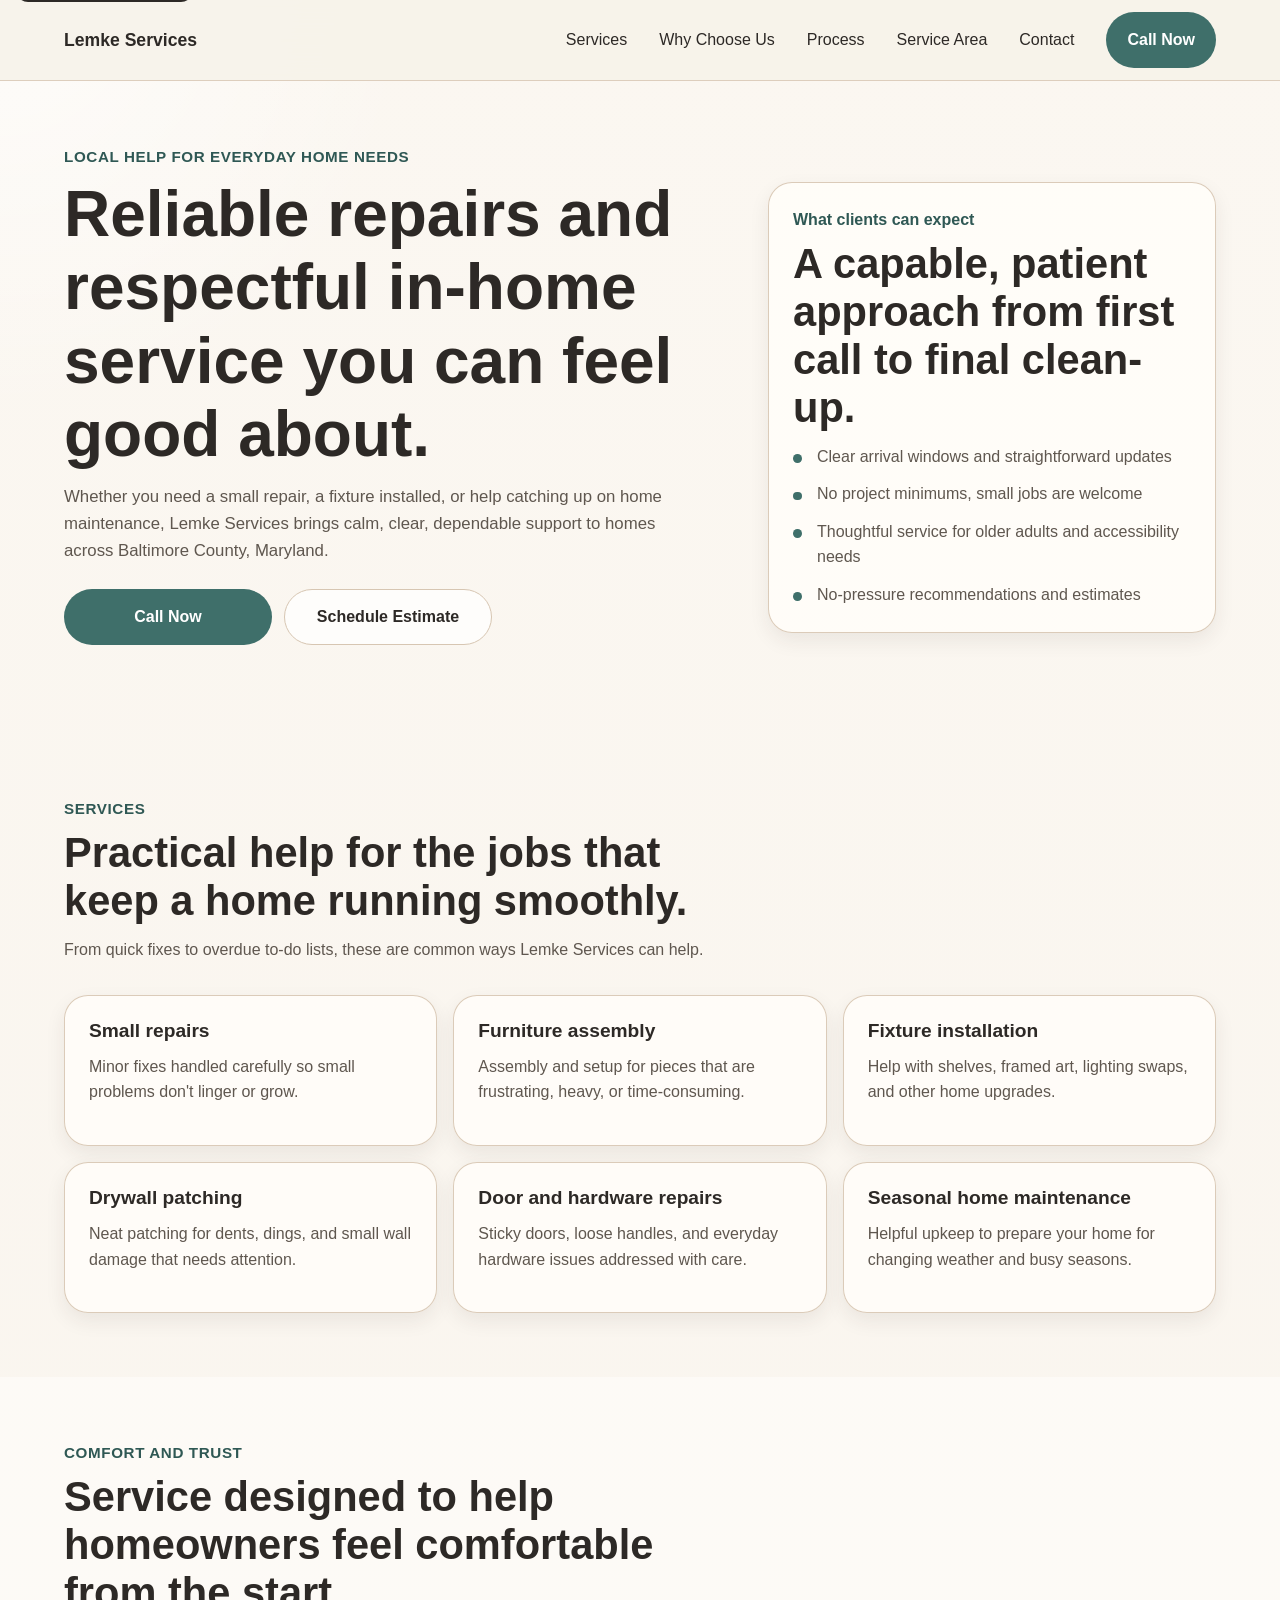
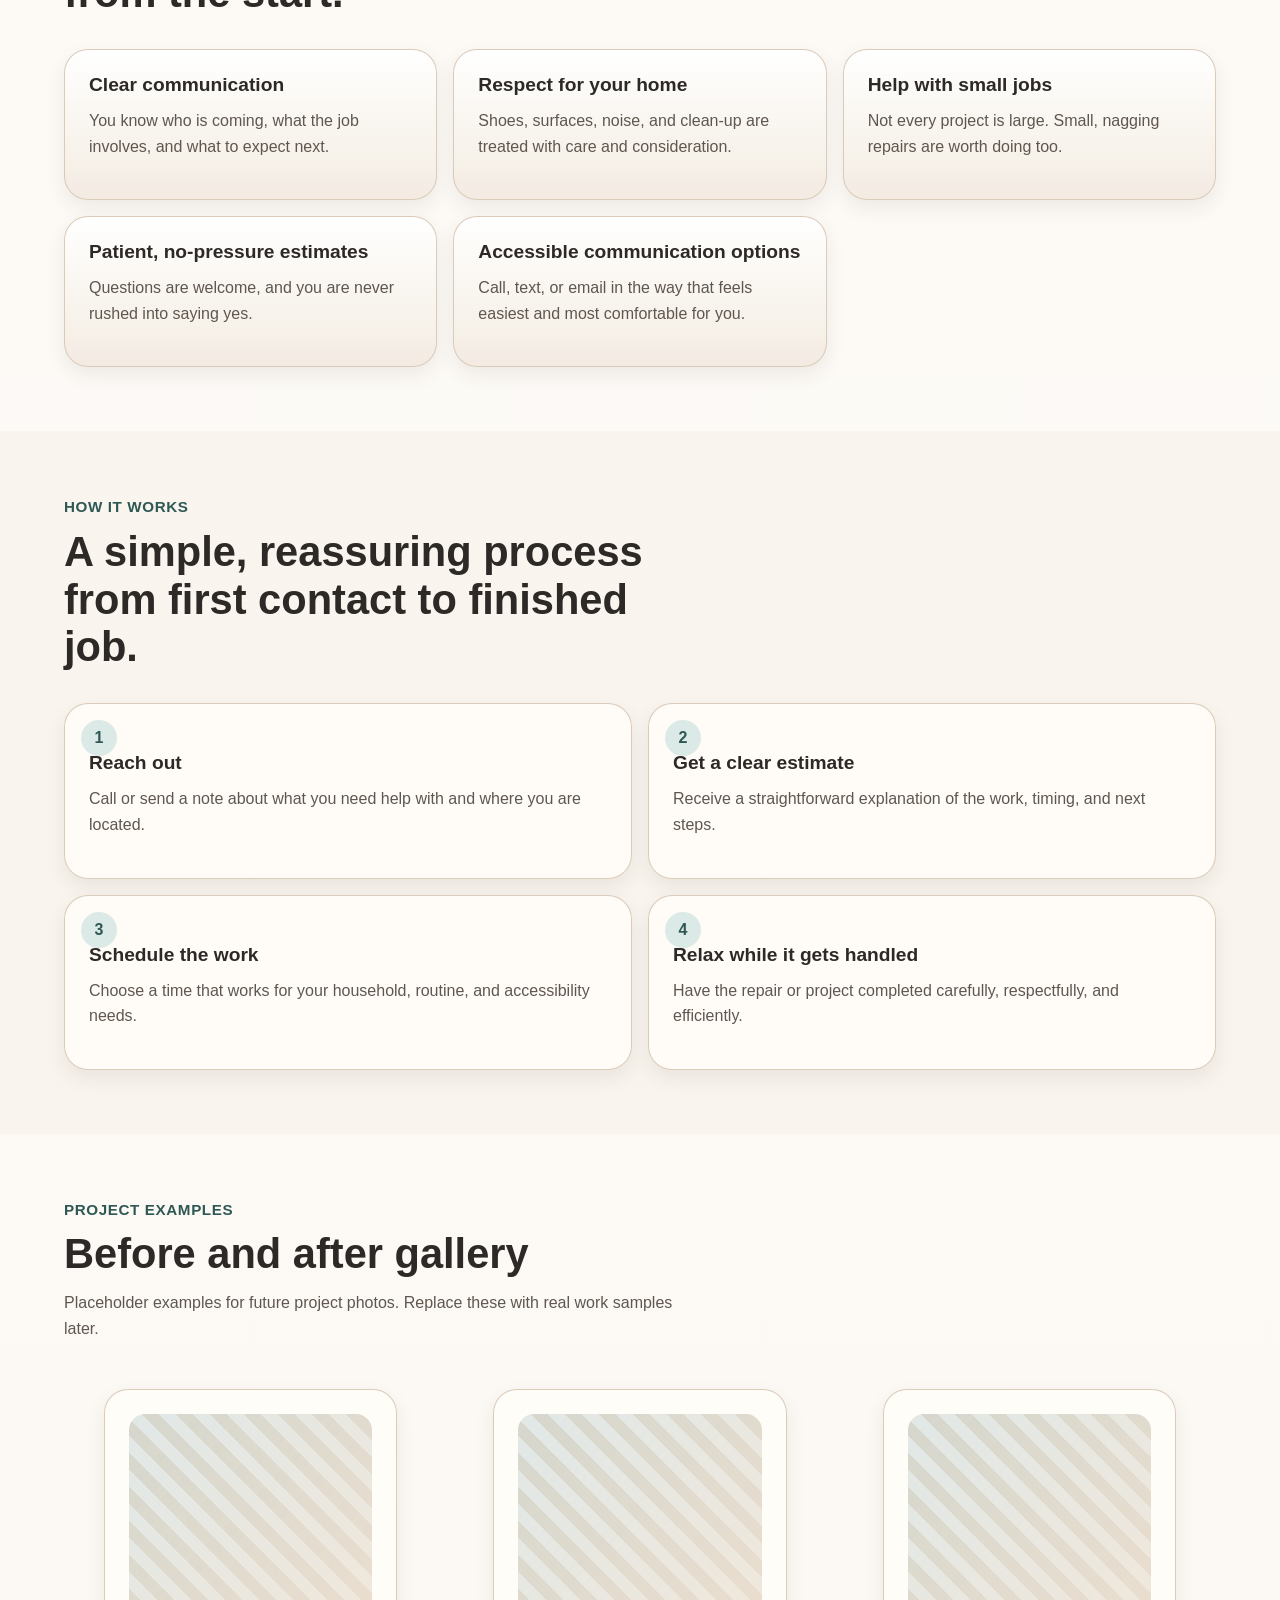
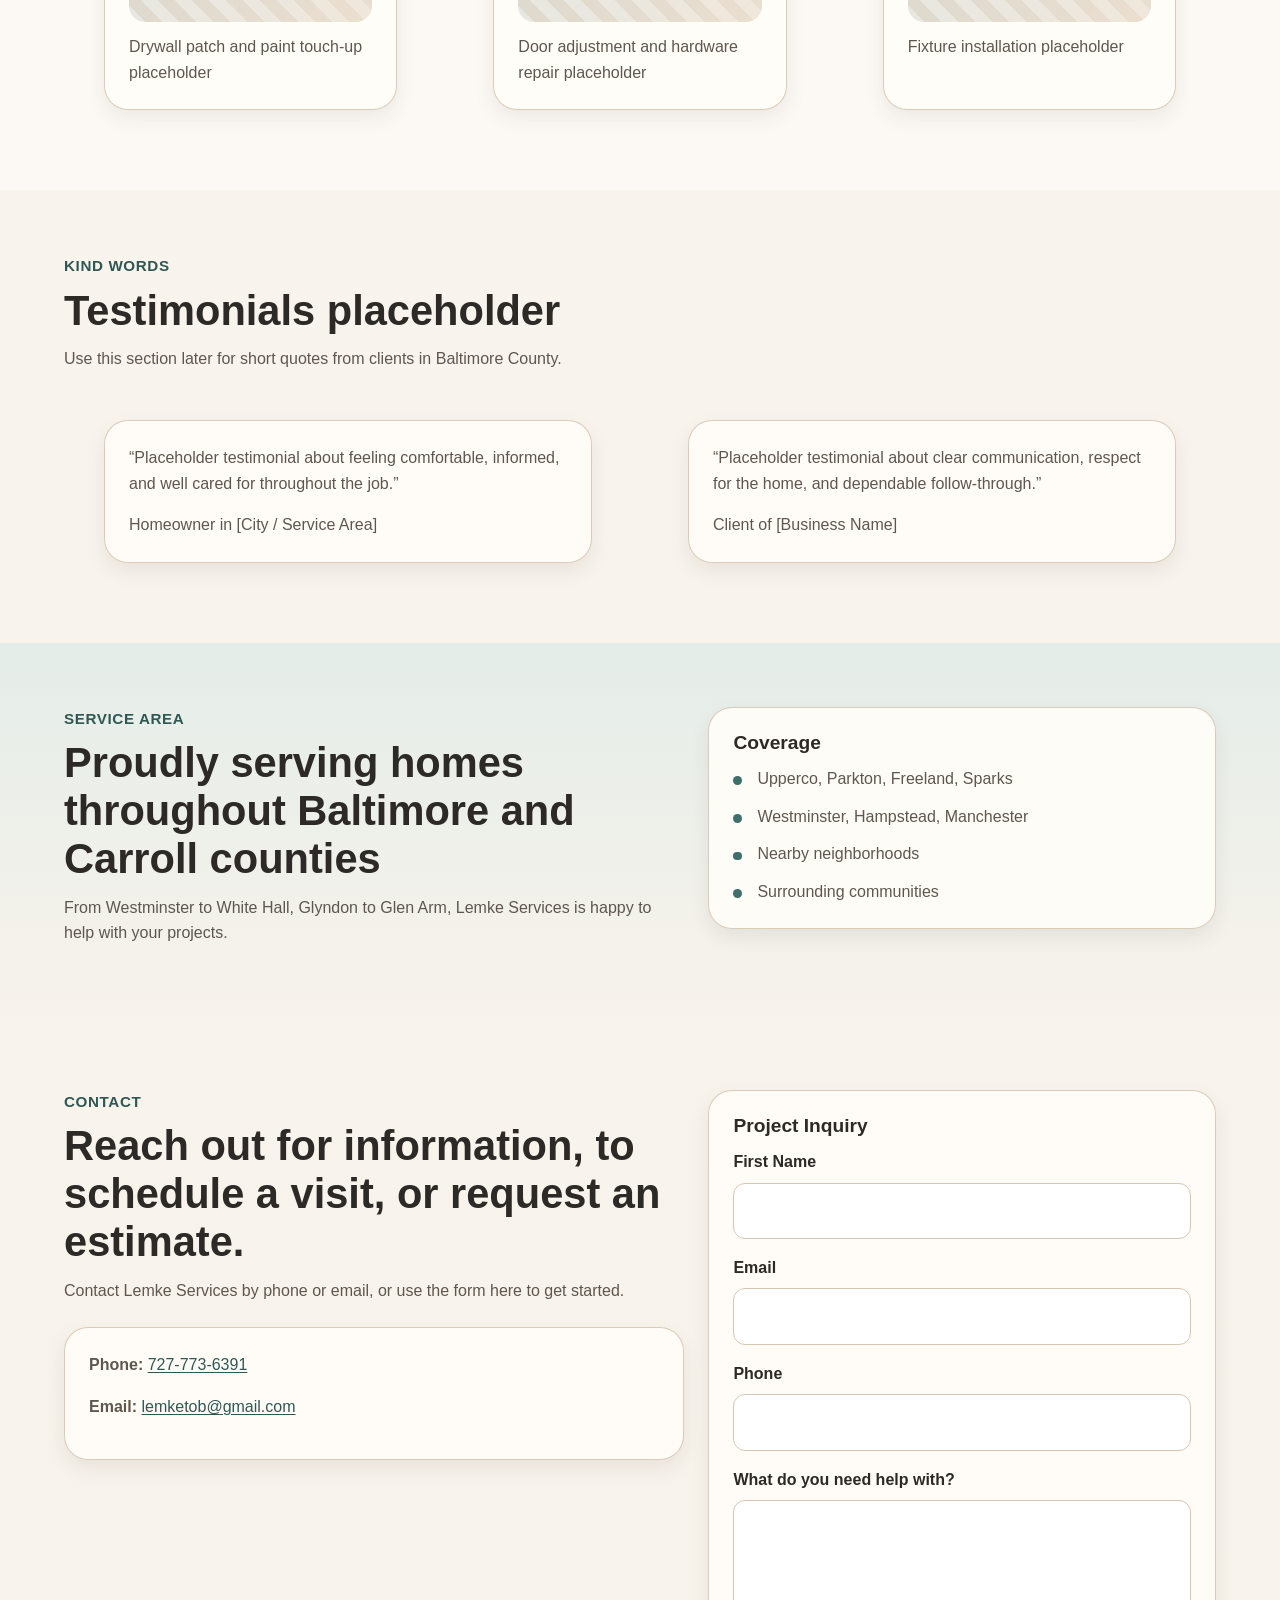
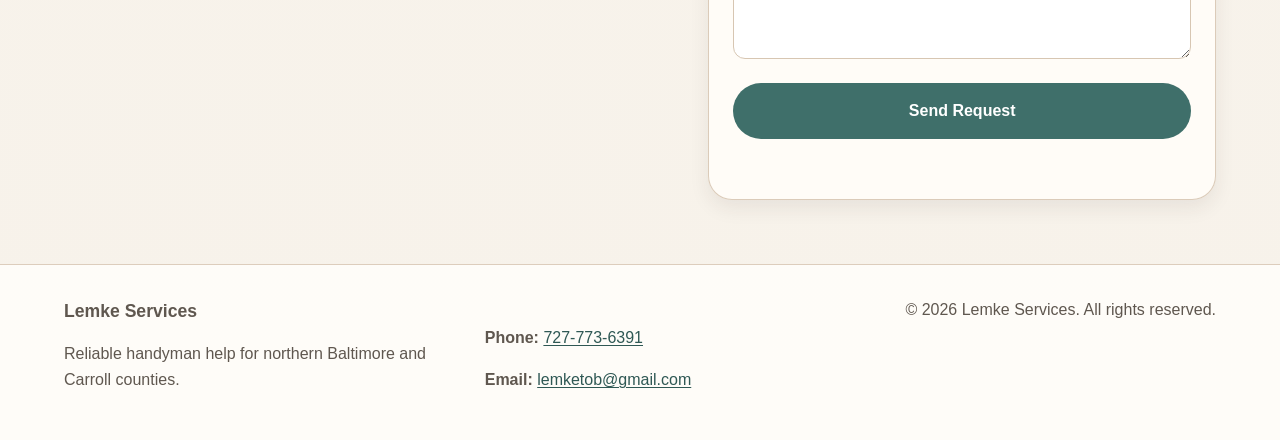
==== index.html @ 8174309b "Add complete HTML structure, CSS styles, and JavaScript functionality for Lemke Services website" ====
<!DOCTYPE html>
<html lang="en">
<head>
  <meta charset="UTF-8">
  <meta name="viewport" content="width=device-width, initial-scale=1.0">
  <meta
    name="description"
    content="Lemke Services provides respectful, reliable handyman help for homeowners in Baltimore County, Maryland."
  >
  <title>Lemke Services | Trusted Local Handyman in Baltimore County, Maryland</title>
  <link rel="stylesheet" href="styles.css">
  <script src="script.js" defer></script>
</head>
<body>
  <a class="skip-link" href="#main-content">Skip to main content</a>

  <header class="site-header">
    <div class="container header-inner">
      <a class="brand" href="#top" aria-label="Lemke Services home">
        <span class="brand-name">Lemke Services</span>
      </a>

      <button
        class="nav-toggle"
        type="button"
        aria-expanded="false"
        aria-controls="site-nav"
        aria-label="Open navigation"
      >
        <span></span>
        <span></span>
        <span></span>
      </button>

      <nav class="site-nav" id="site-nav" aria-label="Primary">
        <ul class="nav-list">
          <li><a href="#services">Services</a></li>
          <li><a href="#trust">Why Choose Us</a></li>
          <li><a href="#process">Process</a></li>
          <li><a href="#service-area">Service Area</a></li>
          <li><a href="#contact">Contact</a></li>
        </ul>
        <a class="button button-primary header-cta" href="tel:[Phone Number]">Call Now</a>
      </nav>
    </div>
  </header>

  <main id="main-content">
    <section class="hero section" id="top">
      <div class="container hero-grid">
        <div class="hero-copy">
          <p class="eyebrow">Local help for everyday home needs</p>
          <h1>Reliable repairs and respectful in-home service you can feel good about.</h1>
          <p class="hero-text">
            Whether you need a small repair, a fixture installed, or help catching up on home maintenance, Lemke Services brings calm, clear, dependable support to homes across Baltimore County, Maryland.</p>
          <div class="hero-actions">
            <a class="button button-primary" href="tel:[Phone Number]">Call Now</a>
            <a class="button button-secondary" href="#contact">Schedule Estimate</a>
          </div>
        </div>

        <div class="hero-card">
          <div class="hero-card-inner">
            <p class="card-label">What clients can expect</p>
            <h2>A capable, patient approach from first call to final clean-up.</h2>
            <ul class="feature-list">
              <li>Clear arrival windows and straightforward updates</li>
              <li>No project minimums, small jobs are welcome</li>
              <li>Thoughtful service for older adults and accessibility needs</li>
              <li>No-pressure recommendations and estimates</li>
            </ul>
          </div>
        </div>
      </div>
    </section>

    <section class="section" id="services" aria-labelledby="services-heading">
      <div class="container">
        <div class="section-heading">
          <p class="eyebrow">Services</p>
          <h2 id="services-heading">Practical help for the jobs that keep a home running smoothly.</h2>
          <p>
            From quick fixes to overdue to-do lists, these are common ways Lemke Services can help.</p>
        </div>

        <div class="card-grid services-grid">
          <article class="card">
            <h3>Small repairs</h3>
            <p>Minor fixes handled carefully so small problems don't linger or grow.</p>
          </article>
          <article class="card">
            <h3>Furniture assembly</h3>
            <p>Assembly and setup for pieces that are frustrating, heavy, or time-consuming.</p>
          </article>
          <article class="card">
            <h3>Fixture installation</h3>
            <p>Help with shelves, framed art, lighting swaps, and other home upgrades.</p>
          </article>
          <article class="card">
            <h3>Drywall patching</h3>
            <p>Neat patching for dents, dings, and small wall damage that needs attention.</p>
          </article>
          <article class="card">
            <h3>Door and hardware repairs</h3>
            <p>Sticky doors, loose handles, and everyday hardware issues addressed with care.</p>
          </article>
          <article class="card">
            <h3>Seasonal home maintenance</h3>
            <p>Helpful upkeep to prepare your home for changing weather and busy seasons.</p>
          </article>
        </div>
      </div>
    </section>

    <section class="section section-alt" id="trust" aria-labelledby="trust-heading">
      <div class="container">
        <div class="section-heading">
          <p class="eyebrow">Comfort and trust</p>
          <h2 id="trust-heading">Service designed to help homeowners feel comfortable from the start.</h2>
        </div>

        <div class="card-grid trust-grid">
          <article class="card icon-card">
            <h3>Clear communication</h3>
            <p>You know who is coming, what the job involves, and what to expect next.</p>
          </article>
          <article class="card icon-card">
            <h3>Respect for your home</h3>
            <p>Shoes, surfaces, noise, and clean-up are treated with care and consideration.</p>
          </article>
          <article class="card icon-card">
            <h3>Help with small jobs</h3>
            <p>Not every project is large. Small, nagging repairs are worth doing too.</p>
          </article>
          <article class="card icon-card">
            <h3>Patient, no-pressure estimates</h3>
            <p>Questions are welcome, and you are never rushed into saying yes.</p>
          </article>
          <article class="card icon-card">
            <h3>Accessible communication options</h3>
            <p>Call, text, or email in the way that feels easiest and most comfortable for you.</p>
          </article>
        </div>
      </div>
    </section>

    <section class="section" id="process" aria-labelledby="process-heading">
      <div class="container">
        <div class="section-heading">
          <p class="eyebrow">How it works</p>
          <h2 id="process-heading">A simple, reassuring process from first contact to finished job.</h2>
        </div>

        <ol class="process-list">
          <li class="process-card">
            <span class="process-step" aria-hidden="true">1</span>
            <h3>Reach out</h3>
            <p>Call or send a note about what you need help with and where you are located.</p>
          </li>
          <li class="process-card">
            <span class="process-step" aria-hidden="true">2</span>
            <h3>Get a clear estimate</h3>
            <p>Receive a straightforward explanation of the work, timing, and next steps.</p>
          </li>
          <li class="process-card">
            <span class="process-step" aria-hidden="true">3</span>
            <h3>Schedule the work</h3>
            <p>Choose a time that works for your household, routine, and accessibility needs.</p>
          </li>
          <li class="process-card">
            <span class="process-step" aria-hidden="true">4</span>
            <h3>Relax while it gets handled</h3>
            <p>Have the repair or project completed carefully, respectfully, and efficiently.</p>
          </li>
        </ol>
      </div>
    </section>

    <section class="section section-alt" id="gallery" aria-labelledby="gallery-heading">
      <div class="container">
        <div class="section-heading">
          <p class="eyebrow">Project examples</p>
          <h2 id="gallery-heading">Before and after gallery</h2>
          <p>Placeholder examples for future project photos. Replace these with real work samples later.</p>
        </div>

        <div class="gallery-grid">
          <figure class="gallery-card">
            <div class="gallery-placeholder" role="img" aria-label="Placeholder before and after photo for drywall patching project"></div>
            <figcaption>Drywall patch and paint touch-up placeholder</figcaption>
          </figure>
          <figure class="gallery-card">
            <div class="gallery-placeholder" role="img" aria-label="Placeholder before and after photo for door repair project"></div>
            <figcaption>Door adjustment and hardware repair placeholder</figcaption>
          </figure>
          <figure class="gallery-card">
            <div class="gallery-placeholder" role="img" aria-label="Placeholder before and after photo for fixture installation project"></div>
            <figcaption>Fixture installation placeholder</figcaption>
          </figure>
        </div>
      </div>
    </section>

    <section class="section" id="testimonials" aria-labelledby="testimonials-heading">
      <div class="container">
        <div class="section-heading">
          <p class="eyebrow">Kind words</p>
          <h2 id="testimonials-heading">Testimonials placeholder</h2>
          <p>Use this section later for short quotes from clients in Baltimore County.</p>
        </div>

        <div class="card-grid testimonial-grid">
          <blockquote class="card testimonial-card">
            <p>
              “Placeholder testimonial about feeling comfortable, informed, and well cared for
              throughout the job.”
            </p>
            <footer>Homeowner in [City / Service Area]</footer>
          </blockquote>
          <blockquote class="card testimonial-card">
            <p>
              “Placeholder testimonial about clear communication, respect for the home, and
              dependable follow-through.”
            </p>
            <footer>Client of [Business Name]</footer>
          </blockquote>
        </div>
      </div>
    </section>

    <section class="section section-accent" id="service-area" aria-labelledby="service-area-heading">
      <div class="container service-area-grid">
        <div>
          <p class="eyebrow">Service area</p>
          <h2 id="service-area-heading">Proudly serving homes throughout Baltimore and Carroll counties</h2>
          <p>From Westminster to White Hall, Glyndon to Glen Arm, Lemke Services is happy to help with your projects.</p>
        </div>
        <div class="card area-card">
          <h3>Coverage</h3>
          <ul class="area-list">
            <li>Upperco, Parkton, Freeland, Sparks</li>
            <li>Westminster, Hampstead, Manchester</li>
            <li>Nearby neighborhoods</li>
            <li>Surrounding communities</li>
          </ul>
        </div>
      </div>
    </section>

    <section class="section" id="contact" aria-labelledby="contact-heading">
      <div class="container contact-grid">
        <div>
          <div class="section-heading section-heading-left">
            <p class="eyebrow">Contact</p>
            <h2 id="contact-heading">Reach out for information, to schedule a visit, or request an estimate.</h2>
            <p>
              Contact Lemke Services by phone or email, or use the form here to get started.
            </p>
          </div>

          <div class="contact-details card">
            <p><strong>Phone:</strong> <a href="tel:727-773-6391">727-773-6391</a></p>
            <p><strong>Email:</strong> <a href="mailto:lemketob@gmail.com">lemketob@gmail.com</a></p>
          </div>
        </div>

        <form class="quote-form card" id="quote-form" action="#" method="post" novalidate>
          <h3>Project Inquiry</h3>

          <div class="form-field">
            <label for="fname">First Name</label>
            <input id="fname" name="fname" type="text" autocomplete="name">
          </div>

          <div class="form-field">
            <label for="email">Email</label>
            <input id="email" name="email" type="email" autocomplete="email">
          </div>

          <div class="form-field">
            <label for="phone">Phone</label>
            <input id="phone" name="phone" type="tel" autocomplete="tel">
          </div>

          <div class="form-field">
            <label for="project-details">What do you need help with?</label>
            <textarea id="project-details" name="project-details" rows="5"></textarea>
          </div>

          <button class="button button-primary form-button" type="submit">Send Request</button>
          <p class="form-message" id="form-message" role="status" aria-live="polite"></p>
        </form>
      </div>
    </section>
  </main>

  <footer class="site-footer">
    <div class="container footer-grid">
      <div>
        <p class="footer-brand">Lemke Services</p>
        <p>Reliable handyman help for northern Baltimore and Carroll counties.</p>
      </div>
      <div>
        <p><strong>Phone:</strong> <a href="tel:727-773-6391">727-773-6391</a></p>
        <p><strong>Email:</strong> <a href="mailto:lemketob@gmail.com">lemketob@gmail.com</a></p>
      </div>
      <p class="footer-copy">&copy; <span id="current-year"></span> Lemke Services. All rights reserved.</p>
    </div>
  </footer>
</body>
</html>
---- styles.css ----
:root {
  --color-background: #f7f2ea;
  --color-surface: #fffdf9;
  --color-surface-muted: #f1e8dd;
  --color-surface-strong: #e4d4c0;
  --color-text: #2d2926;
  --color-text-soft: #5f574f;
  --color-border: #d7c6b2;
  --color-accent: #3f6f6a;
  --color-accent-strong: #2f5854;
  --color-accent-soft: #dceae7;
  --color-focus: #9d5e2e;
  --color-shadow: rgba(45, 41, 38, 0.08);
  --font-body: -apple-system, BlinkMacSystemFont, "Segoe UI", sans-serif;
  --radius-sm: 0.75rem;
  --radius-md: 1rem;
  --radius-lg: 1.5rem;
  --shadow-sm: 0 8px 20px var(--color-shadow);
  --shadow-md: 0 18px 36px rgba(45, 41, 38, 0.12);
  --space-1: 0.25rem;
  --space-2: 0.5rem;
  --space-3: 0.75rem;
  --space-4: 1rem;
  --space-5: 1.5rem;
  --space-6: 2rem;
  --space-7: 3rem;
  --space-8: 4rem;
  --max-width: 72rem;
  --transition: 180ms ease;
}

*,
*::before,
*::after {
  box-sizing: border-box;
}

html {
  scroll-behavior: smooth;
}

body {
  margin: 0;
  font-family: var(--font-body);
  color: var(--color-text);
  background:
    radial-gradient(circle at top left, rgba(255, 255, 255, 0.65), transparent 26rem),
    linear-gradient(180deg, #fbf7f1 0%, var(--color-background) 100%);
  line-height: 1.6;
}

img {
  display: block;
  max-width: 100%;
}

a {
  color: var(--color-accent-strong);
  text-decoration-thickness: 0.08em;
  text-underline-offset: 0.15em;
}

a:hover {
  color: var(--color-accent);
}

button,
input,
textarea {
  font: inherit;
}

button {
  border: 0;
  background: none;
}

:focus-visible {
  outline: 3px solid var(--color-focus);
  outline-offset: 3px;
}

.skip-link {
  position: absolute;
  top: -3rem;
  left: var(--space-4);
  z-index: 1000;
  padding: var(--space-3) var(--space-4);
  border-radius: var(--radius-sm);
  background: var(--color-text);
  color: #fff;
}

.skip-link:focus {
  top: var(--space-4);
}

.container {
  width: min(calc(100% - 2rem), var(--max-width));
  margin: 0 auto;
}

.section {
  padding: var(--space-7) 0;
}

.section-alt {
  background: rgba(255, 255, 255, 0.44);
}

.section-accent {
  background: linear-gradient(180deg, rgba(220, 234, 231, 0.7), rgba(255, 255, 255, 0));
}

.section-heading {
  max-width: 40rem;
  margin-bottom: var(--space-6);
}

.section-heading-left {
  margin-bottom: var(--space-5);
}

.eyebrow {
  margin: 0 0 var(--space-2);
  color: var(--color-accent-strong);
  font-size: 0.95rem;
  font-weight: 700;
  letter-spacing: 0.04em;
  text-transform: uppercase;
}

h1,
h2,
h3 {
  margin: 0 0 var(--space-3);
  line-height: 1.15;
}

h1 {
  font-size: clamp(2.1rem, 5vw, 4rem);
}

h2 {
  font-size: clamp(1.7rem, 4vw, 2.6rem);
}

h3 {
  font-size: 1.2rem;
}

p {
  margin: 0 0 var(--space-4);
  color: var(--color-text-soft);
}

ul,
ol {
  margin: 0;
  padding: 0;
}

.site-header {
  position: sticky;
  top: 0;
  z-index: 100;
  backdrop-filter: blur(16px);
  background: rgba(247, 242, 234, 0.92);
  border-bottom: 1px solid rgba(215, 198, 178, 0.8);
}

.header-inner {
  display: flex;
  align-items: center;
  justify-content: space-between;
  gap: var(--space-4);
  padding: var(--space-3) 0;
}

.brand {
  display: inline-flex;
  flex-direction: column;
  gap: 0.1rem;
  color: var(--color-text);
  text-decoration: none;
}

.brand-name,
.footer-brand {
  font-size: 1.1rem;
  font-weight: 800;
}

.brand-tag {
  color: var(--color-text-soft);
  font-size: 0.9rem;
}

.nav-toggle {
  display: inline-flex;
  flex-direction: column;
  justify-content: center;
  gap: 0.25rem;
  width: 3rem;
  height: 3rem;
  padding: 0.8rem;
  border: 1px solid var(--color-border);
  border-radius: 999px;
  color: var(--color-text);
}

.nav-toggle span {
  display: block;
  width: 100%;
  height: 2px;
  background: currentColor;
  border-radius: 999px;
  transition: transform var(--transition), opacity var(--transition);
}

.site-nav {
  position: absolute;
  inset: calc(100% + 0.25rem) 1rem auto 1rem;
  display: none;
  padding: var(--space-4);
  border: 1px solid var(--color-border);
  border-radius: var(--radius-lg);
  background: rgba(255, 253, 249, 0.98);
  box-shadow: var(--shadow-md);
}

.site-nav.is-open {
  display: block;
}

.nav-list {
  display: grid;
  gap: var(--space-2);
  list-style: none;
  margin-bottom: var(--space-4);
}

.nav-list a {
  display: block;
  padding: var(--space-2) 0;
  color: var(--color-text);
  text-decoration: none;
}

.button {
  display: inline-flex;
  align-items: center;
  justify-content: center;
  min-height: 3rem;
  padding: 0.9rem 1.25rem;
  border: 1px solid transparent;
  border-radius: 999px;
  font-weight: 700;
  text-align: center;
  text-decoration: none;
  transition:
    background-color var(--transition),
    color var(--transition),
    border-color var(--transition),
    transform var(--transition);
}

.button:hover {
  transform: translateY(-1px);
}

.button-primary {
  background: var(--color-accent);
  color: #fff;
}

.button-primary:hover {
  background: var(--color-accent-strong);
  color: #fff;
}

.button-secondary {
  border-color: var(--color-border);
  background: rgba(255, 255, 255, 0.75);
  color: var(--color-text);
}

.button-secondary:hover {
  border-color: var(--color-accent);
}

.header-cta,
.form-button {
  width: 100%;
}

.hero {
  padding-top: var(--space-6);
}

.hero-grid,
.service-area-grid,
.contact-grid {
  display: grid;
  gap: var(--space-5);
}

.hero-text {
  max-width: 38rem;
  font-size: 1.05rem;
}

.hero-actions {
  display: flex;
  flex-direction: column;
  gap: var(--space-3);
  margin: var(--space-5) 0;
}

.trust-pills {
  display: flex;
  flex-wrap: wrap;
  gap: var(--space-2);
  list-style: none;
}

.trust-pills li {
  padding: 0.55rem 0.9rem;
  border: 1px solid var(--color-border);
  border-radius: 999px;
  background: rgba(255, 255, 255, 0.68);
  color: var(--color-text);
  font-size: 0.95rem;
}

.hero-card,
.card,
.process-card,
.gallery-card {
  border: 1px solid rgba(215, 198, 178, 0.9);
  border-radius: var(--radius-lg);
  background: rgba(255, 253, 249, 0.9);
  box-shadow: var(--shadow-sm);
}

.hero-card-inner,
.card,
.process-card,
.gallery-card {
  padding: var(--space-5);
}

.card-label {
  margin-bottom: var(--space-2);
  color: var(--color-accent-strong);
  font-weight: 700;
}

.feature-list,
.area-list {
  display: grid;
  gap: var(--space-3);
  list-style: none;
}

.feature-list li,
.area-list li {
  position: relative;
  padding-left: 1.5rem;
  color: var(--color-text-soft);
}

.feature-list li::before,
.area-list li::before {
  content: "";
  position: absolute;
  top: 0.65rem;
  left: 0;
  width: 0.55rem;
  height: 0.55rem;
  border-radius: 50%;
  background: var(--color-accent);
}

.card-grid,
.gallery-grid {
  display: grid;
  gap: var(--space-4);
}

.icon-card {
  background: linear-gradient(180deg, rgba(255, 255, 255, 0.92), rgba(241, 232, 221, 0.82));
}

.process-list {
  display: grid;
  gap: var(--space-4);
  list-style: none;
  counter-reset: process;
}

.process-card {
  position: relative;
  padding-top: calc(var(--space-5) + 1.5rem);
}

.process-step {
  position: absolute;
  top: var(--space-4);
  left: var(--space-4);
  display: inline-flex;
  align-items: center;
  justify-content: center;
  width: 2.25rem;
  height: 2.25rem;
  border-radius: 50%;
  background: var(--color-accent-soft);
  color: var(--color-accent-strong);
  font-weight: 800;
}

.gallery-placeholder {
  min-height: 13rem;
  border-radius: var(--radius-md);
  background:
    linear-gradient(135deg, rgba(63, 111, 106, 0.16), rgba(228, 212, 192, 0.55)),
    repeating-linear-gradient(
      45deg,
      rgba(255, 255, 255, 0.7),
      rgba(255, 255, 255, 0.7) 0.75rem,
      rgba(241, 232, 221, 0.9) 0.75rem,
      rgba(241, 232, 221, 0.9) 1.5rem
    );
}

.gallery-card figcaption,
.testimonial-card footer {
  margin-top: var(--space-3);
  color: var(--color-text-soft);
}

.testimonial-card p:last-child {
  margin-bottom: 0;
}

.contact-details,
.quote-form {
  height: 100%;
}

.form-field {
  margin-bottom: var(--space-4);
}

.form-field label {
  display: block;
  margin-bottom: var(--space-2);
  color: var(--color-text);
  font-weight: 700;
}

.form-field input,
.form-field textarea {
  width: 100%;
  padding: 0.9rem 1rem;
  border: 1px solid var(--color-border);
  border-radius: var(--radius-sm);
  background: #fff;
  color: var(--color-text);
}

.form-field textarea {
  resize: vertical;
  min-height: 8rem;
}

.form-message {
  min-height: 1.5rem;
  margin-top: var(--space-3);
  margin-bottom: 0;
  color: var(--color-accent-strong);
  font-weight: 600;
}

.site-footer {
  padding: var(--space-6) 0;
  border-top: 1px solid rgba(215, 198, 178, 0.85);
  background: rgba(255, 253, 249, 0.94);
}

.footer-grid {
  display: grid;
  gap: var(--space-4);
}

.footer-copy {
  margin-bottom: 0;
}

@media (min-width: 42rem) {
  .section {
    padding: var(--space-8) 0;
  }

  .hero-actions {
    flex-direction: row;
    flex-wrap: wrap;
  }

  .hero-actions .button {
    min-width: 13rem;
  }

  .services-grid,
  .trust-grid,
  .gallery-grid,
  .testimonial-grid {
    grid-template-columns: repeat(2, minmax(0, 1fr));
  }

  .process-list {
    grid-template-columns: repeat(2, minmax(0, 1fr));
  }

  .contact-grid,
  .service-area-grid {
    grid-template-columns: 1.1fr 0.9fr;
    align-items: start;
  }

  .footer-grid {
    grid-template-columns: repeat(2, minmax(0, 1fr));
    align-items: end;
  }

  .footer-copy {
    grid-column: 1 / -1;
  }
}

@media (min-width: 64rem) {
  .nav-toggle {
    display: none;
  }

  .site-nav {
    position: static;
    display: flex;
    align-items: center;
    gap: var(--space-5);
    padding: 0;
    border: 0;
    border-radius: 0;
    background: transparent;
    box-shadow: none;
  }

  .nav-list {
    display: flex;
    align-items: center;
    gap: var(--space-4);
    margin-bottom: 0;
  }

  .nav-list a {
    padding: var(--space-2);
  }

  .header-cta {
    width: auto;
  }

  .hero-grid {
    grid-template-columns: minmax(0, 1.2fr) minmax(18rem, 0.8fr);
    align-items: center;
    gap: var(--space-6);
  }

  .services-grid {
    grid-template-columns: repeat(3, minmax(0, 1fr));
  }

  .trust-grid {
    grid-template-columns: repeat(3, minmax(0, 1fr));
  }

  .gallery-grid {
    grid-template-columns: repeat(3, minmax(0, 1fr));
  }

  .footer-grid {
    grid-template-columns: 1fr 1fr auto;
  }

  .footer-copy {
    grid-column: auto;
    justify-self: end;
    align-self: start;
  }
}

@media (prefers-reduced-motion: reduce) {
  html {
    scroll-behavior: auto;
  }

  *,
  *::before,
  *::after {
    animation-duration: 0.01ms !important;
    animation-iteration-count: 1 !important;
    transition-duration: 0.01ms !important;
  }

  .button:hover {
    transform: none;
  }
}
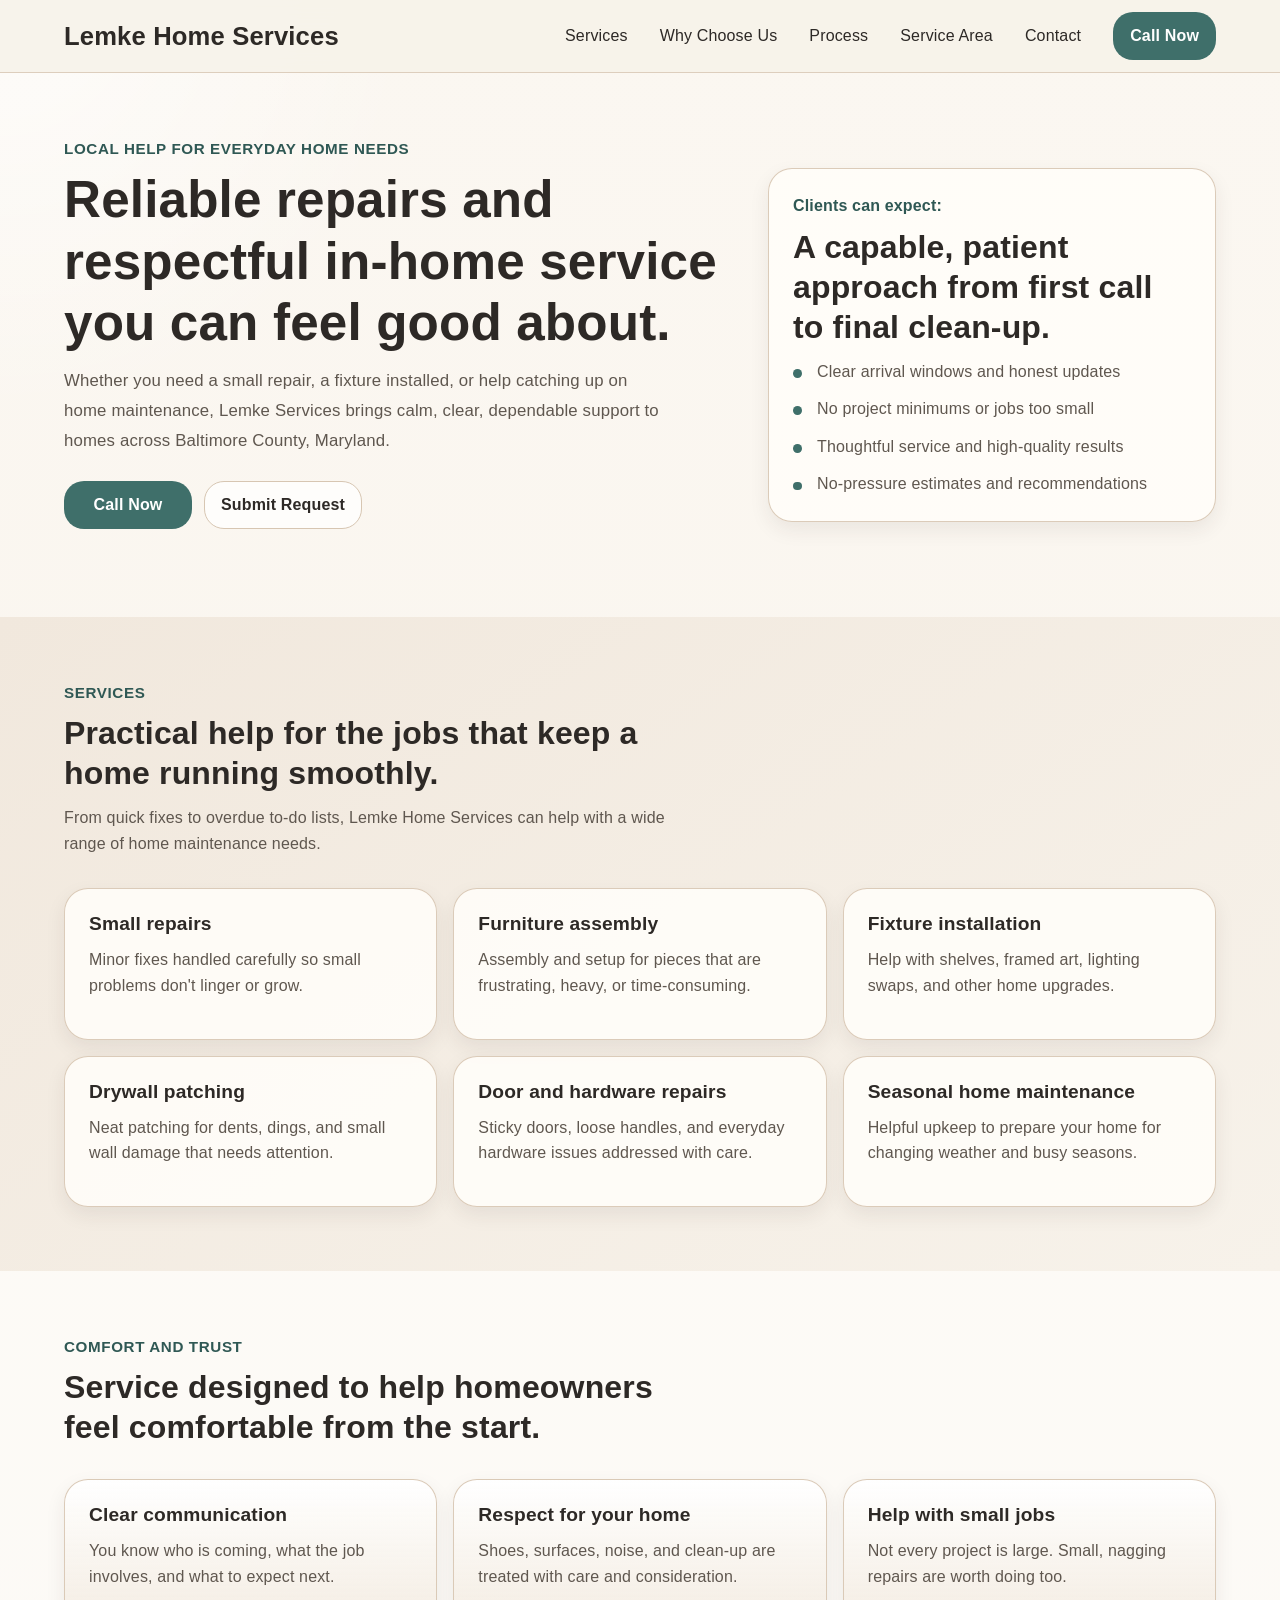
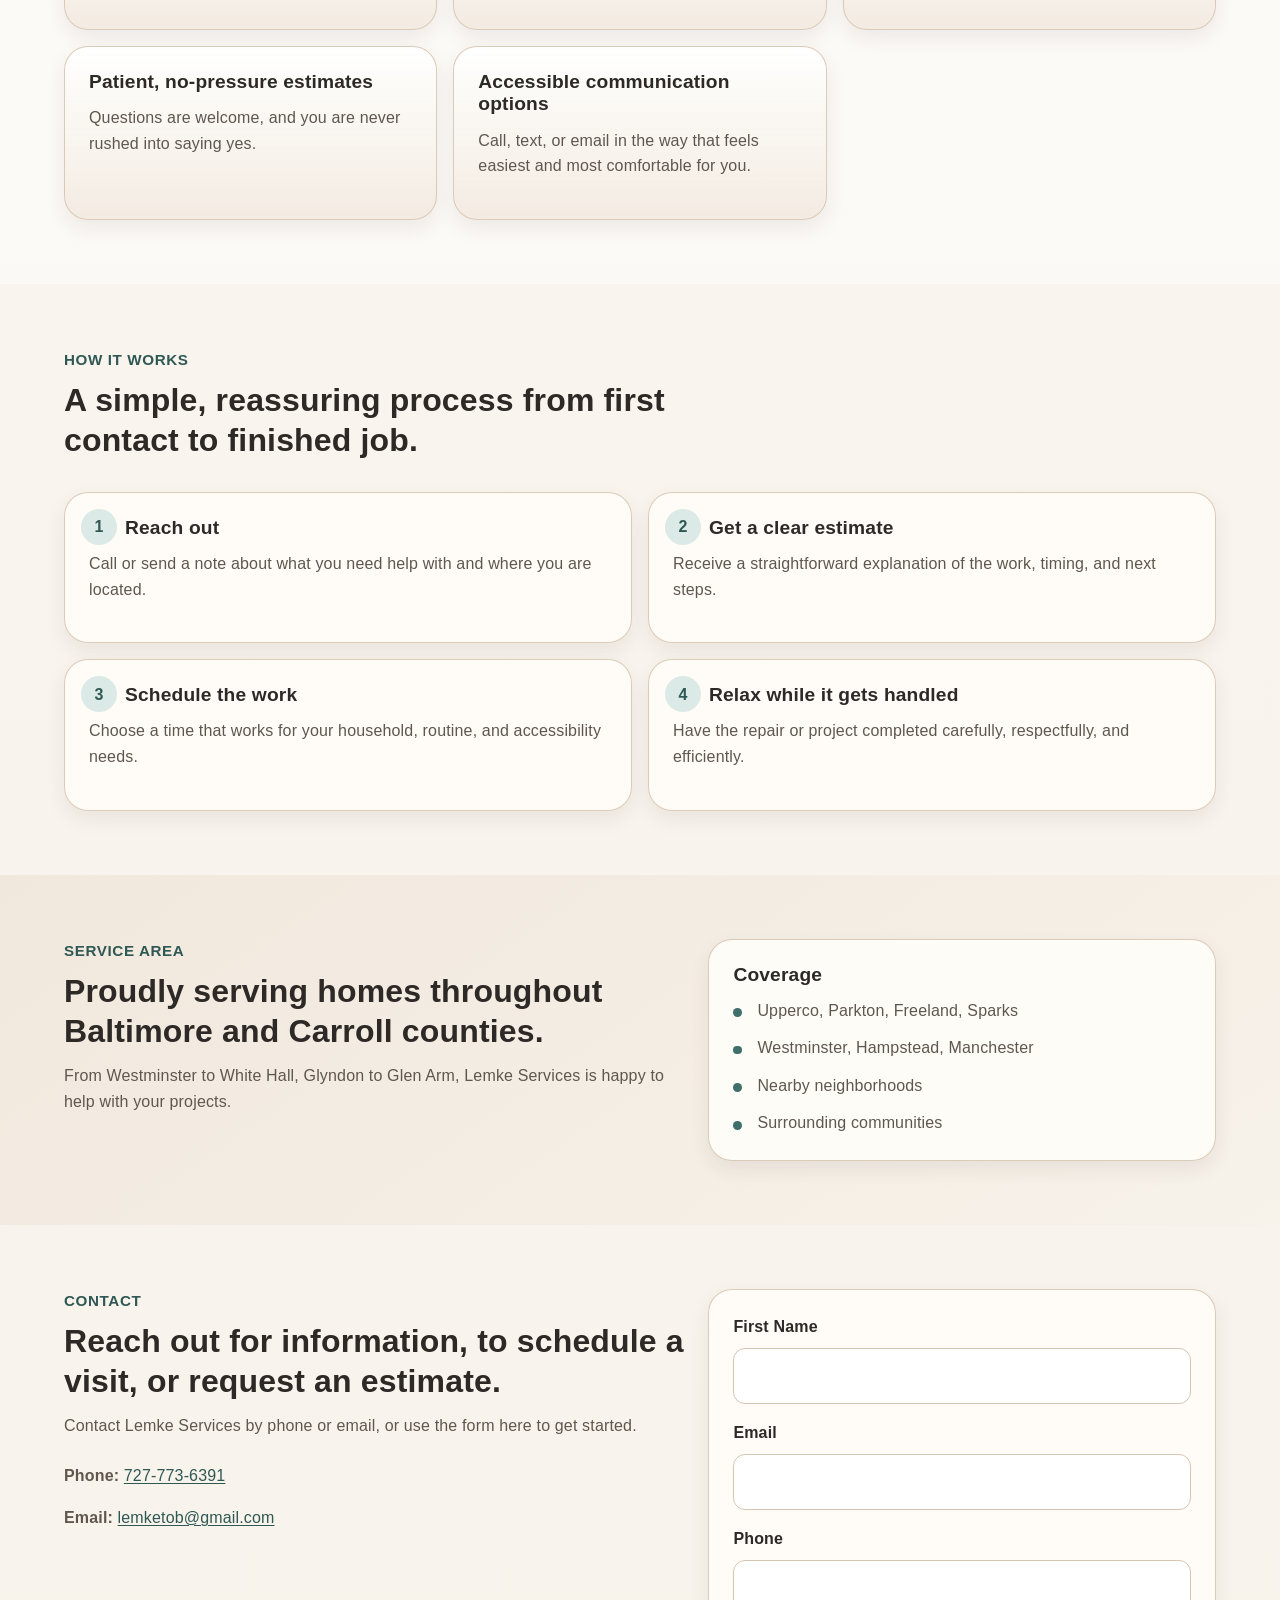
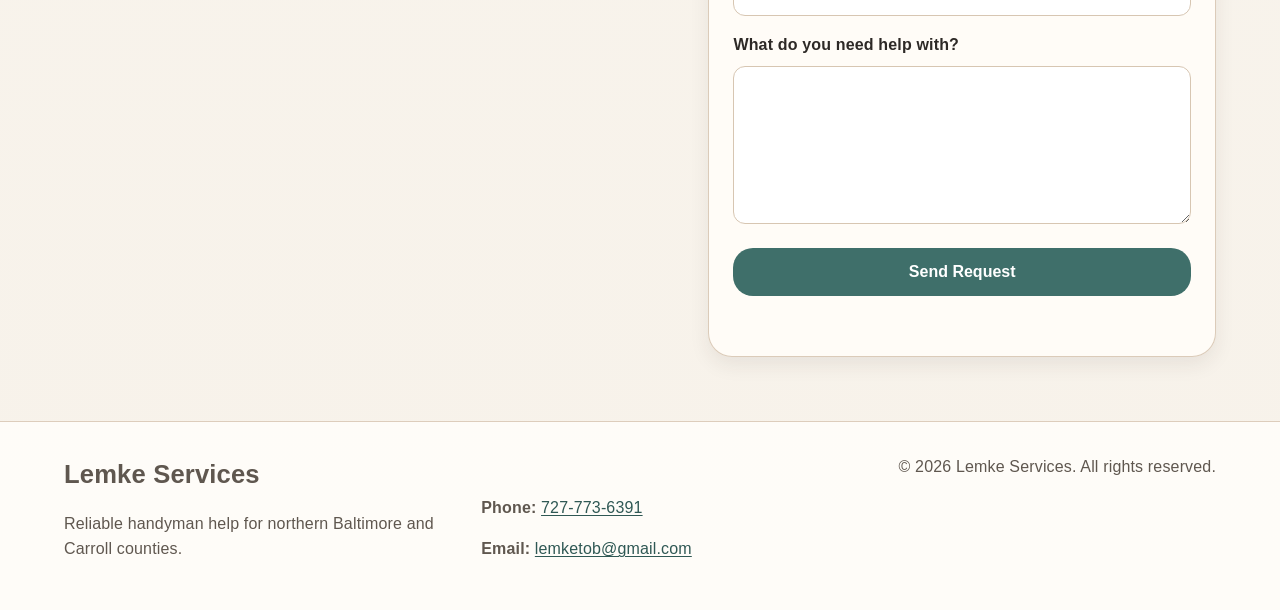
==== commit b20976e4: "Styling and content updates on home page" ====
--- a/index.html
+++ b/index.html
@@ -5,19 +5,17 @@
   <meta name="viewport" content="width=device-width, initial-scale=1.0">
   <meta
     name="description"
-    content="Lemke Services provides respectful, reliable handyman help for homeowners in Baltimore County, Maryland."
+    content="Lemke Home Services provides respectful, reliable handyman help for homeowners in Baltimore County, Maryland."
   >
-  <title>Lemke Services | Trusted Local Handyman in Baltimore County, Maryland</title>
+  <title>Lemke Home Services | Trusted local handyman in Baltimore County, Maryland</title>
   <link rel="stylesheet" href="styles.css">
   <script src="script.js" defer></script>
 </head>
 <body>
-  <a class="skip-link" href="#main-content">Skip to main content</a>
-
   <header class="site-header">
     <div class="container header-inner">
-      <a class="brand" href="#top" aria-label="Lemke Services home">
-        <span class="brand-name">Lemke Services</span>
+      <a class="brand" href="#top" aria-label="Lemke Home Services home">
+        <span class="brand-name">Lemke Home Services</span>
       </a>
 
       <button
@@ -55,32 +53,31 @@
             Whether you need a small repair, a fixture installed, or help catching up on home maintenance, Lemke Services brings calm, clear, dependable support to homes across Baltimore County, Maryland.</p>
           <div class="hero-actions">
             <a class="button button-primary" href="tel:[Phone Number]">Call Now</a>
-            <a class="button button-secondary" href="#contact">Schedule Estimate</a>
+            <a class="button button-secondary" href="#contact">Submit Request</a>
           </div>
         </div>
 
         <div class="hero-card">
           <div class="hero-card-inner">
-            <p class="card-label">What clients can expect</p>
+            <p class="card-label">Clients can expect:</p>
             <h2>A capable, patient approach from first call to final clean-up.</h2>
             <ul class="feature-list">
-              <li>Clear arrival windows and straightforward updates</li>
-              <li>No project minimums, small jobs are welcome</li>
-              <li>Thoughtful service for older adults and accessibility needs</li>
-              <li>No-pressure recommendations and estimates</li>
+              <li>Clear arrival windows and honest updates</li>
+              <li>No project minimums or jobs too small</li>
+              <li>Thoughtful service and high-quality results</li>
+              <li>No-pressure estimates and recommendations</li>
             </ul>
           </div>
         </div>
       </div>
     </section>
 
-    <section class="section" id="services" aria-labelledby="services-heading">
+    <section class="section section-accent" id="services" aria-labelledby="services-heading">
       <div class="container">
         <div class="section-heading">
           <p class="eyebrow">Services</p>
           <h2 id="services-heading">Practical help for the jobs that keep a home running smoothly.</h2>
-          <p>
-            From quick fixes to overdue to-do lists, these are common ways Lemke Services can help.</p>
+          <p>From quick fixes to overdue to-do lists, Lemke Home Services can help with a wide range of home maintenance needs.</p>
         </div>
 
         <div class="card-grid services-grid">
@@ -176,6 +173,7 @@
       </div>
     </section>
 
+    <!--
     <section class="section section-alt" id="gallery" aria-labelledby="gallery-heading">
       <div class="container">
         <div class="section-heading">
@@ -227,12 +225,13 @@
         </div>
       </div>
     </section>
+    -->
 
     <section class="section section-accent" id="service-area" aria-labelledby="service-area-heading">
       <div class="container service-area-grid">
         <div>
           <p class="eyebrow">Service area</p>
-          <h2 id="service-area-heading">Proudly serving homes throughout Baltimore and Carroll counties</h2>
+          <h2 id="service-area-heading">Proudly serving homes throughout Baltimore and Carroll counties.</h2>
           <p>From Westminster to White Hall, Glyndon to Glen Arm, Lemke Services is happy to help with your projects.</p>
         </div>
         <div class="card area-card">
@@ -258,15 +257,13 @@
             </p>
           </div>
 
-          <div class="contact-details card">
+          <div class="contact-details">
             <p><strong>Phone:</strong> <a href="tel:727-773-6391">727-773-6391</a></p>
             <p><strong>Email:</strong> <a href="mailto:lemketob@gmail.com">lemketob@gmail.com</a></p>
           </div>
         </div>
 
         <form class="quote-form card" id="quote-form" action="#" method="post" novalidate>
-          <h3>Project Inquiry</h3>
-
           <div class="form-field">
             <label for="fname">First Name</label>
             <input id="fname" name="fname" type="text" autocomplete="name">
--- a/styles.css
+++ b/styles.css
@@ -11,7 +11,7 @@
   --color-accent-soft: #dceae7;
   --color-focus: #9d5e2e;
   --color-shadow: rgba(45, 41, 38, 0.08);
-  --font-body: -apple-system, BlinkMacSystemFont, "Segoe UI", sans-serif;
+  --font-body: "Avenir Next", Avenir, "Helvetica Neue", Helvetica, Arial, sans-serif;
   --radius-sm: 0.75rem;
   --radius-md: 1rem;
   --radius-lg: 1.5rem;
@@ -47,6 +47,7 @@
     radial-gradient(circle at top left, rgba(255, 255, 255, 0.65), transparent 26rem),
     linear-gradient(180deg, #fbf7f1 0%, var(--color-background) 100%);
   line-height: 1.6;
+  letter-spacing: 0.01em;
 }
 
 img {
@@ -80,21 +81,6 @@
   outline-offset: 3px;
 }
 
-.skip-link {
-  position: absolute;
-  top: -3rem;
-  left: var(--space-4);
-  z-index: 1000;
-  padding: var(--space-3) var(--space-4);
-  border-radius: var(--radius-sm);
-  background: var(--color-text);
-  color: #fff;
-}
-
-.skip-link:focus {
-  top: var(--space-4);
-}
-
 .container {
   width: min(calc(100% - 2rem), var(--max-width));
   margin: 0 auto;
@@ -109,7 +95,7 @@
 }
 
 .section-accent {
-  background: linear-gradient(180deg, rgba(220, 234, 231, 0.7), rgba(255, 255, 255, 0));
+  background: linear-gradient(145deg, var(--color-surface-muted), var(--color-background));
 }
 
 .section-heading {
@@ -134,19 +120,21 @@
 h2,
 h3 {
   margin: 0 0 var(--space-3);
-  line-height: 1.15;
 }
 
 h1 {
-  font-size: clamp(2.1rem, 5vw, 4rem);
+  font-size: clamp(2.1rem, 5vw, 3.2rem);
+  line-height: 1.2;
 }
 
 h2 {
-  font-size: clamp(1.7rem, 4vw, 2.6rem);
+  font-size: clamp(1.7rem, 4vw, 2rem);
+  line-height: 1.25;
 }
 
 h3 {
   font-size: 1.2rem;
+  line-height: 1.15;
 }
 
 p {
@@ -187,8 +175,8 @@
 
 .brand-name,
 .footer-brand {
-  font-size: 1.1rem;
-  font-weight: 800;
+  font-size: 1.6rem;
+  font-weight: 700;
 }
 
 .brand-tag {
@@ -252,9 +240,9 @@
   align-items: center;
   justify-content: center;
   min-height: 3rem;
-  padding: 0.9rem 1.25rem;
+  padding: 0.5rem 1rem;
   border: 1px solid transparent;
-  border-radius: 999px;
+  border-radius: 20px;
   font-weight: 700;
   text-align: center;
   text-decoration: none;
@@ -308,6 +296,7 @@
 .hero-text {
   max-width: 38rem;
   font-size: 1.05rem;
+  line-height: 1.9rem;
 }
 
 .hero-actions {
@@ -348,6 +337,10 @@
 .process-card,
 .gallery-card {
   padding: var(--space-5);
+}
+
+.hero-card-inner h2 {
+  font-weight: 600;
 }
 
 .card-label {
@@ -401,7 +394,11 @@
 
 .process-card {
   position: relative;
-  padding-top: calc(var(--space-5) + 1.5rem);
+  padding-top: var(--space-5);
+}
+
+.process-card h3 {
+  margin-left: 36px;
 }
 
 .process-step {
@@ -508,7 +505,7 @@
   }
 
   .hero-actions .button {
-    min-width: 13rem;
+    min-width: 8rem;
   }
 
   .services-grid,
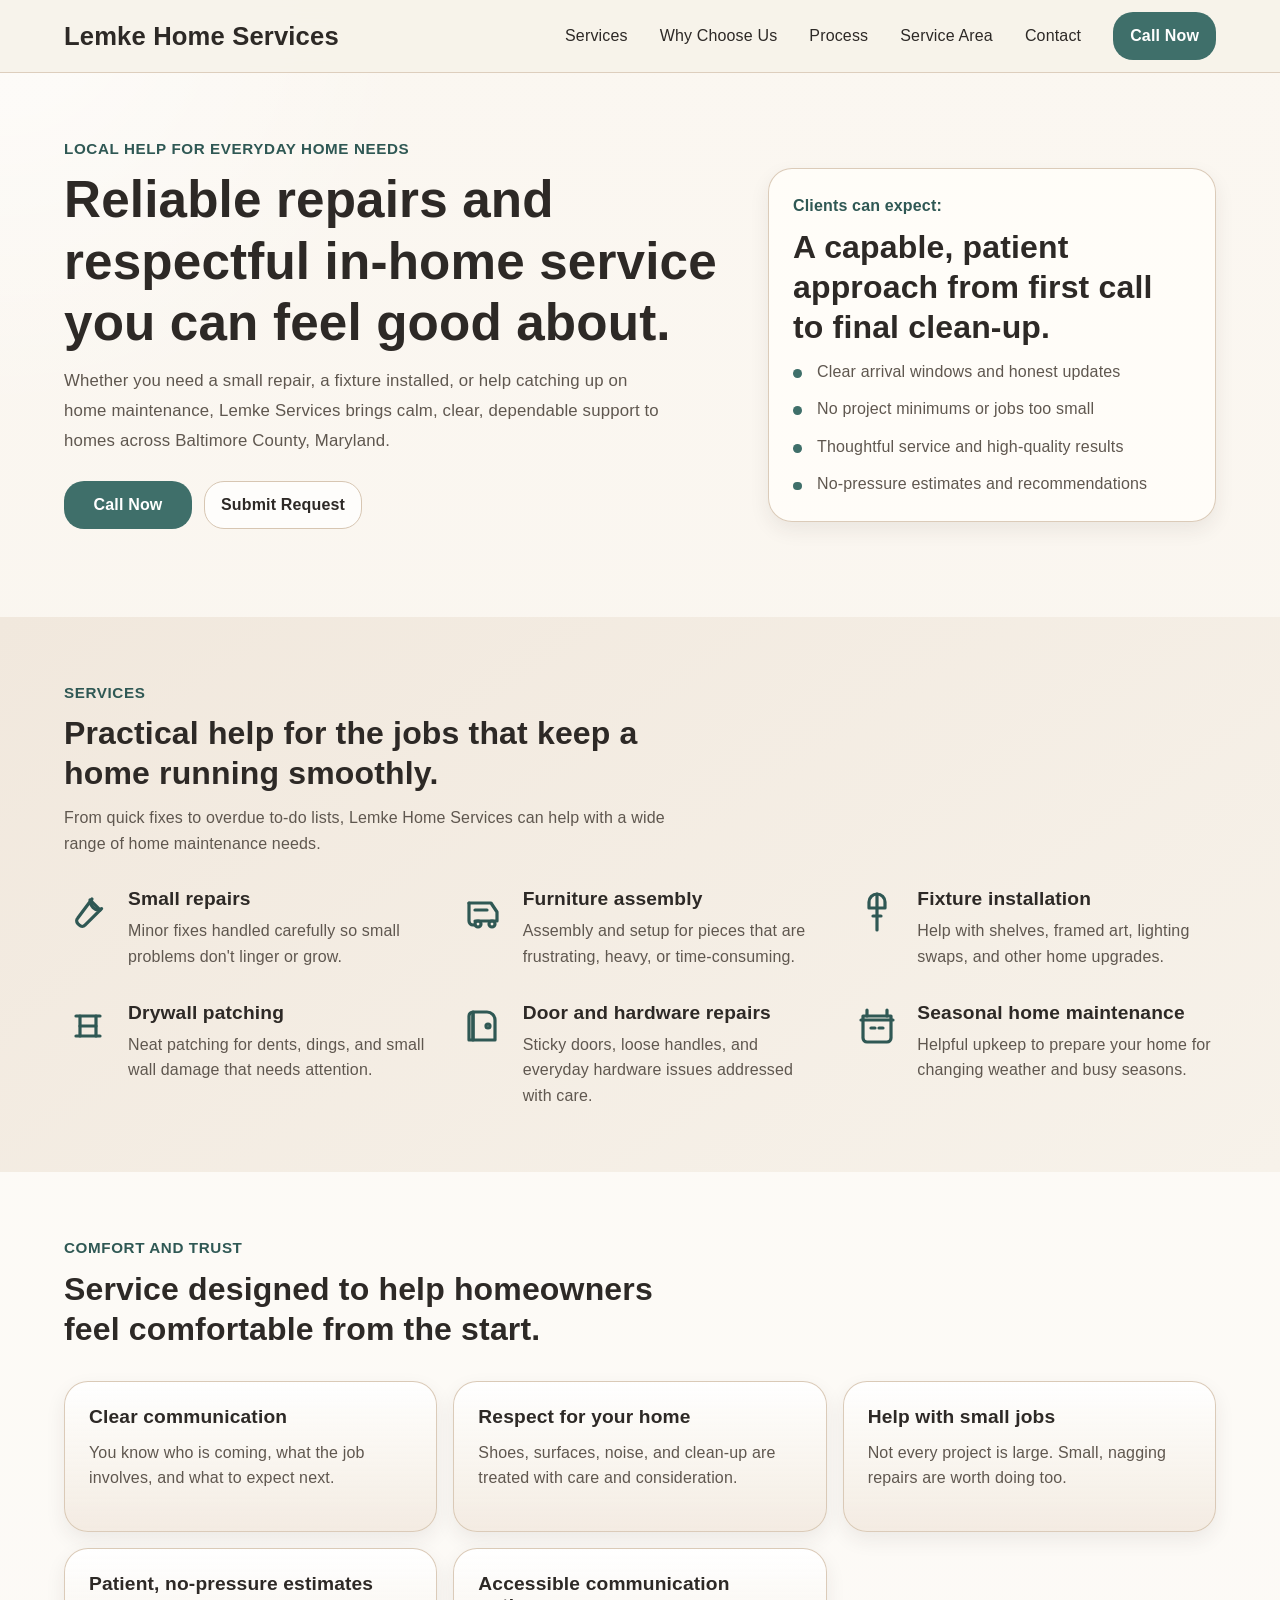
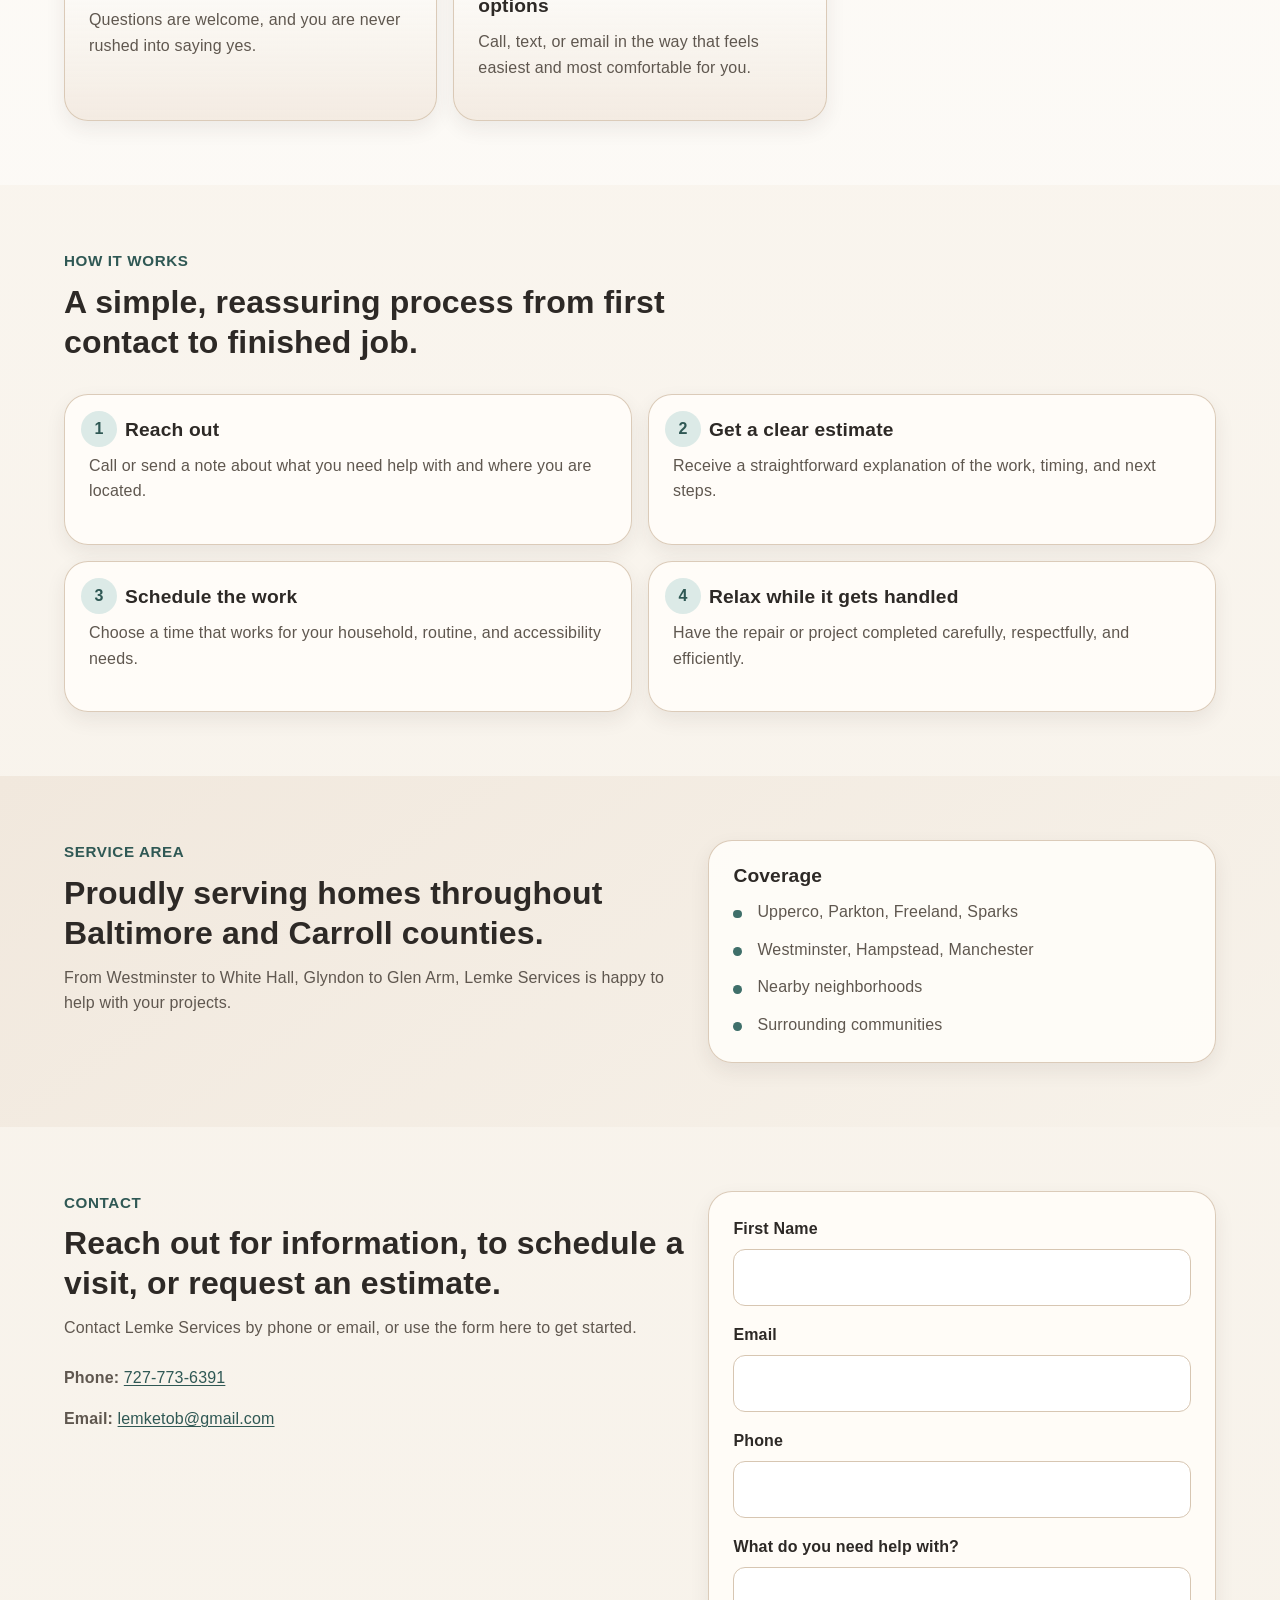
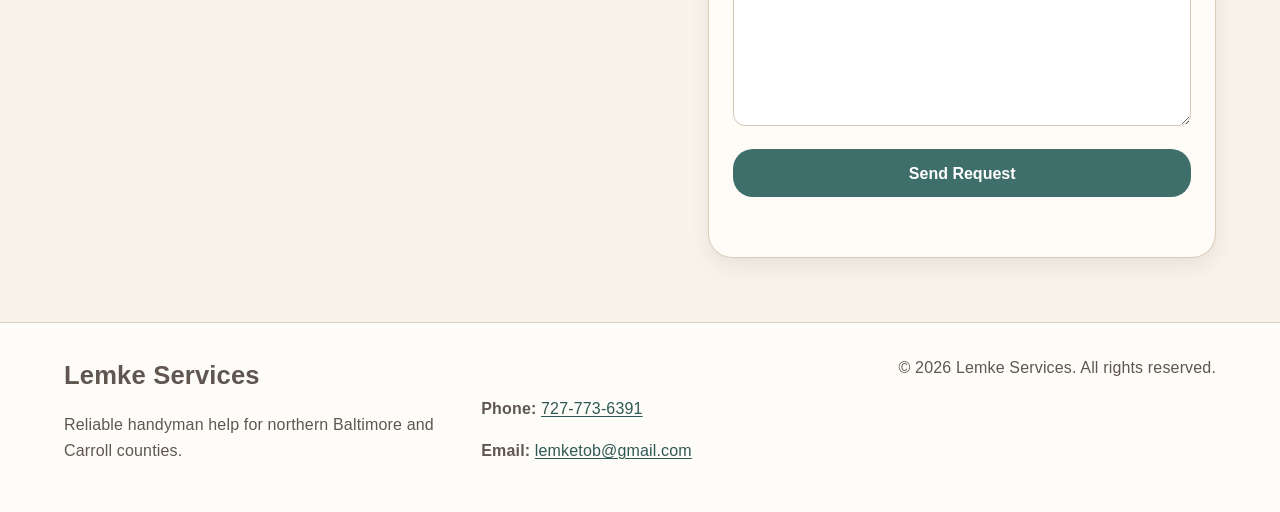
==== commit 3ea83b57: "adding iconography to Services section" ====
--- a/index.html
+++ b/index.html
@@ -80,30 +80,90 @@
           <p>From quick fixes to overdue to-do lists, Lemke Home Services can help with a wide range of home maintenance needs.</p>
         </div>
 
-        <div class="card-grid services-grid">
-          <article class="card">
-            <h3>Small repairs</h3>
-            <p>Minor fixes handled carefully so small problems don't linger or grow.</p>
-          </article>
-          <article class="card">
-            <h3>Furniture assembly</h3>
-            <p>Assembly and setup for pieces that are frustrating, heavy, or time-consuming.</p>
-          </article>
-          <article class="card">
-            <h3>Fixture installation</h3>
-            <p>Help with shelves, framed art, lighting swaps, and other home upgrades.</p>
-          </article>
-          <article class="card">
-            <h3>Drywall patching</h3>
-            <p>Neat patching for dents, dings, and small wall damage that needs attention.</p>
-          </article>
-          <article class="card">
-            <h3>Door and hardware repairs</h3>
-            <p>Sticky doors, loose handles, and everyday hardware issues addressed with care.</p>
-          </article>
-          <article class="card">
-            <h3>Seasonal home maintenance</h3>
-            <p>Helpful upkeep to prepare your home for changing weather and busy seasons.</p>
+        <div class="services-list" role="list">
+          <article class="service-item" role="listitem">
+            <span class="service-icon" aria-hidden="true">
+              <svg viewBox="0 0 24 24" focusable="false">
+                <path d="M14 5.5a3.5 3.5 0 0 0 4.8 4.8l-8.3 8.3a2 2 0 0 1-2.8 0l-.8-.8a2 2 0 0 1 0-2.8z" />
+                <path d="M13 6 18 11" />
+              </svg>
+            </span>
+            <div class="service-copy">
+              <h3>Small repairs</h3>
+              <p>Minor fixes handled carefully so small problems don't linger or grow.</p>
+            </div>
+          </article>
+          <article class="service-item" role="listitem">
+            <span class="service-icon" aria-hidden="true">
+              <svg viewBox="0 0 24 24" focusable="false">
+                <path d="M5 7.5h11l3 4.5v4.5H8" />
+                <path d="M5 7.5v9a2 2 0 0 0 2 2h1" />
+                <path d="M8 11h6" />
+                <circle cx="9.5" cy="18" r="1.5" />
+                <circle cx="16.5" cy="18" r="1.5" />
+              </svg>
+            </span>
+            <div class="service-copy">
+              <h3>Furniture assembly</h3>
+              <p>Assembly and setup for pieces that are frustrating, heavy, or time-consuming.</p>
+            </div>
+          </article>
+          <article class="service-item" role="listitem">
+            <span class="service-icon" aria-hidden="true">
+              <svg viewBox="0 0 24 24" focusable="false">
+                <path d="M12 3v18" />
+                <path d="M8 7a4 4 0 0 1 8 0v3H8z" />
+                <path d="M10 14h4" />
+              </svg>
+            </span>
+            <div class="service-copy">
+              <h3>Fixture installation</h3>
+              <p>Help with shelves, framed art, lighting swaps, and other home upgrades.</p>
+            </div>
+          </article>
+          <article class="service-item" role="listitem">
+            <span class="service-icon" aria-hidden="true">
+              <svg viewBox="0 0 24 24" focusable="false">
+                <path d="M6 7h12" />
+                <path d="M8 7v10" />
+                <path d="M16 7v10" />
+                <path d="M8 12h8" />
+                <path d="M6 17h12" />
+              </svg>
+            </span>
+            <div class="service-copy">
+              <h3>Drywall patching</h3>
+              <p>Neat patching for dents, dings, and small wall damage that needs attention.</p>
+            </div>
+          </article>
+          <article class="service-item" role="listitem">
+            <span class="service-icon" aria-hidden="true">
+              <svg viewBox="0 0 24 24" focusable="false">
+                <path d="M7 5h7a4 4 0 0 1 4 4v10H7z" />
+                <path d="M7 5v14H5V7a2 2 0 0 1 2-2z" />
+                <circle cx="14.5" cy="12" r="1" />
+              </svg>
+            </span>
+            <div class="service-copy">
+              <h3>Door and hardware repairs</h3>
+              <p>Sticky doors, loose handles, and everyday hardware issues addressed with care.</p>
+            </div>
+          </article>
+          <article class="service-item" role="listitem">
+            <span class="service-icon" aria-hidden="true">
+              <svg viewBox="0 0 24 24" focusable="false">
+                <path d="M7 4v3" />
+                <path d="M17 4v3" />
+                <path d="M4 9h16" />
+                <path d="M5 7h14v11a2 2 0 0 1-2 2H7a2 2 0 0 1-2-2z" />
+                <path d="M9 13h2" />
+                <path d="M13 13h2" />
+              </svg>
+            </span>
+            <div class="service-copy">
+              <h3>Seasonal home maintenance</h3>
+              <p>Helpful upkeep to prepare your home for changing weather and busy seasons.</p>
+            </div>
           </article>
         </div>
       </div>
--- a/styles.css
+++ b/styles.css
@@ -381,6 +381,46 @@
   gap: var(--space-4);
 }
 
+.services-list {
+  display: grid;
+  gap: var(--space-5);
+}
+
+.service-item {
+  display: grid;
+  grid-template-columns: auto minmax(0, 1fr);
+  align-items: start;
+  gap: var(--space-4);
+}
+
+.service-icon {
+  display: inline-flex;
+  align-items: center;
+  justify-content: center;
+  width: 3rem;
+  height: 3rem;
+  color: var(--color-accent-strong);
+  flex-shrink: 0;
+}
+
+.service-icon svg {
+  width: 100%;
+  height: 100%;
+  stroke: currentColor;
+  stroke-width: 1.6;
+  stroke-linecap: round;
+  stroke-linejoin: round;
+  fill: none;
+}
+
+.service-copy h3 {
+  margin-bottom: var(--space-2);
+}
+
+.service-copy p {
+  margin-bottom: 0;
+}
+
 .icon-card {
   background: linear-gradient(180deg, rgba(255, 255, 255, 0.92), rgba(241, 232, 221, 0.82));
 }
@@ -508,11 +548,16 @@
     min-width: 8rem;
   }
 
-  .services-grid,
   .trust-grid,
   .gallery-grid,
   .testimonial-grid {
     grid-template-columns: repeat(2, minmax(0, 1fr));
+  }
+
+  .services-list {
+    grid-template-columns: repeat(2, minmax(0, 1fr));
+    column-gap: var(--space-6);
+    row-gap: var(--space-6);
   }
 
   .process-list {
@@ -573,7 +618,7 @@
     gap: var(--space-6);
   }
 
-  .services-grid {
+  .services-list {
     grid-template-columns: repeat(3, minmax(0, 1fr));
   }
 
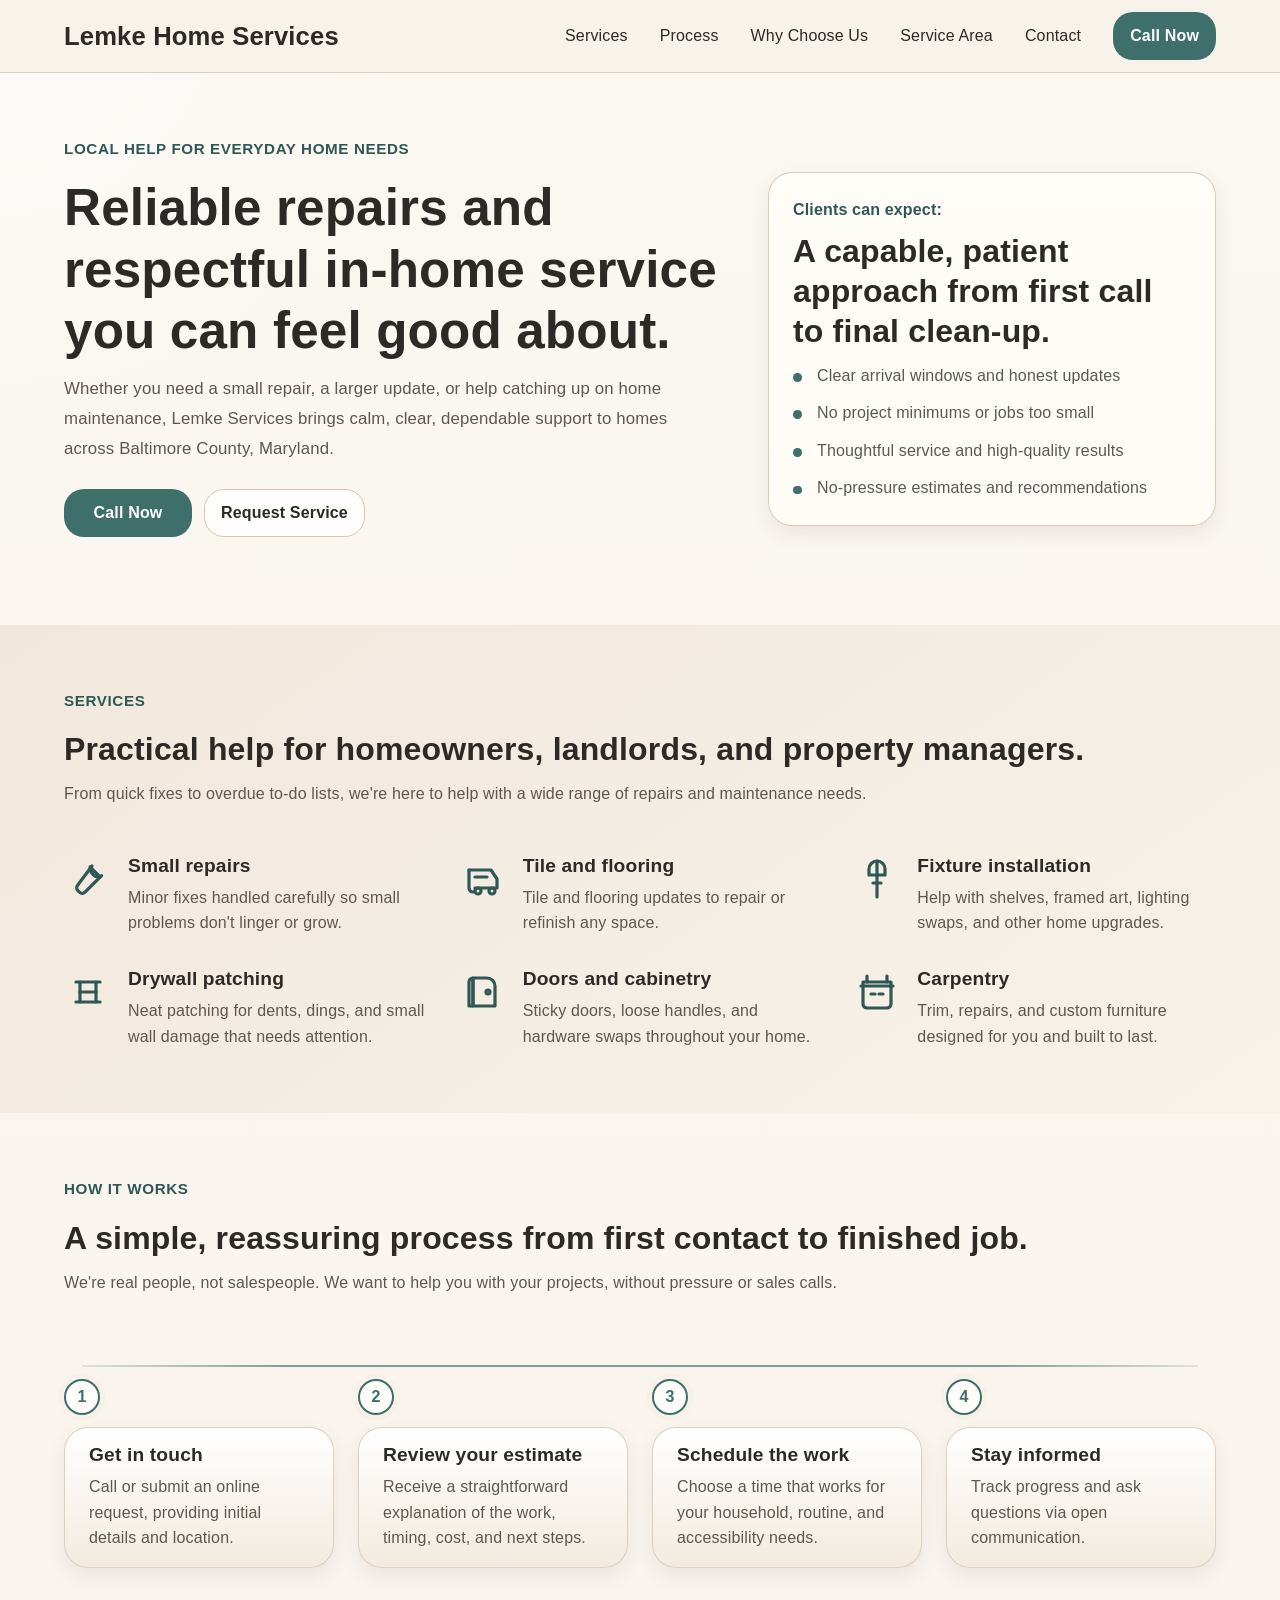
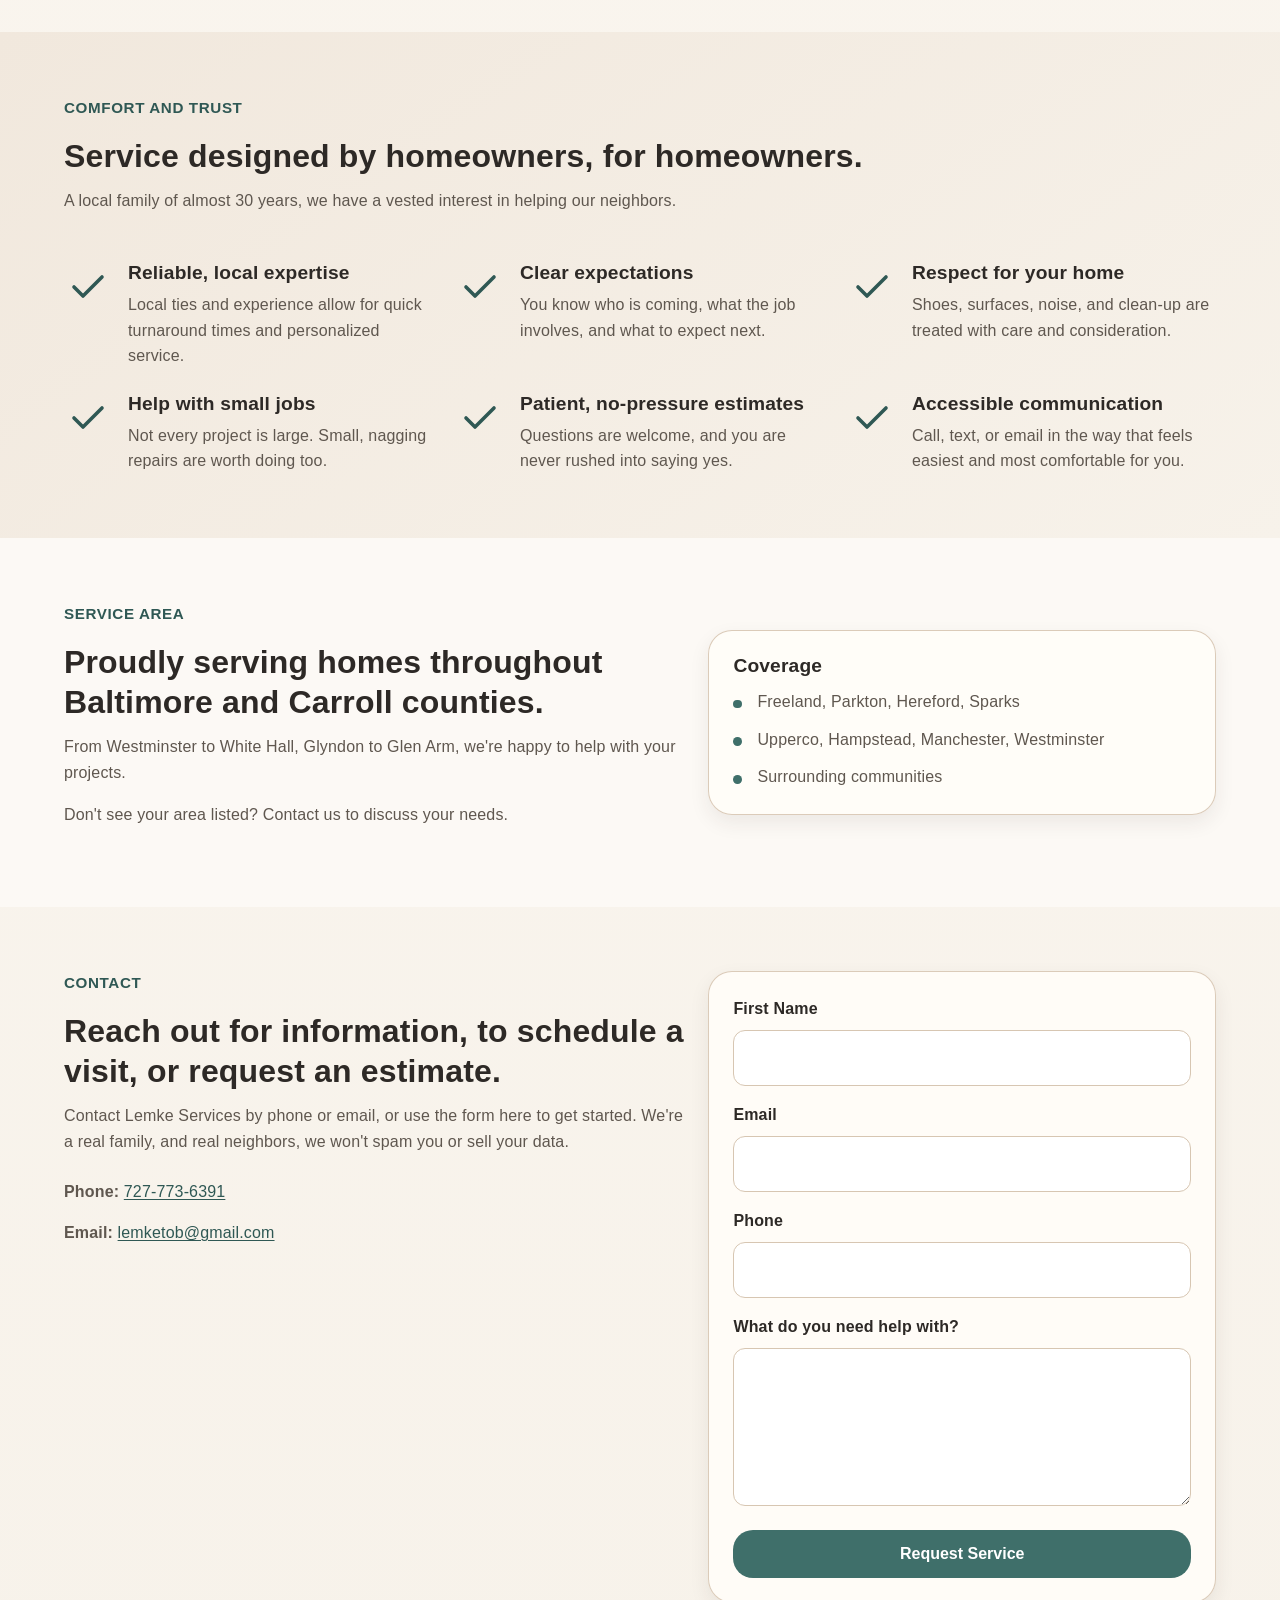
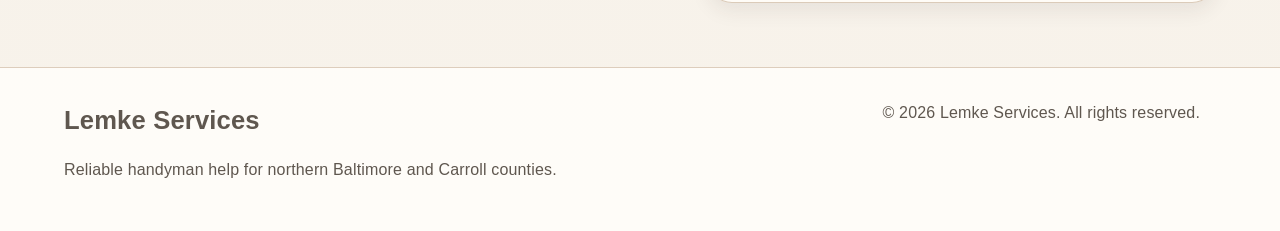
==== commit 16d6d2d3: "Add CNAME file, update navigation and content, and enhance styles for trust section" ====
--- a/index.html
+++ b/index.html
@@ -33,8 +33,8 @@
       <nav class="site-nav" id="site-nav" aria-label="Primary">
         <ul class="nav-list">
           <li><a href="#services">Services</a></li>
+          <li><a href="#process">Process</a></li>
           <li><a href="#trust">Why Choose Us</a></li>
-          <li><a href="#process">Process</a></li>
           <li><a href="#service-area">Service Area</a></li>
           <li><a href="#contact">Contact</a></li>
         </ul>
@@ -50,10 +50,10 @@
           <p class="eyebrow">Local help for everyday home needs</p>
           <h1>Reliable repairs and respectful in-home service you can feel good about.</h1>
           <p class="hero-text">
-            Whether you need a small repair, a fixture installed, or help catching up on home maintenance, Lemke Services brings calm, clear, dependable support to homes across Baltimore County, Maryland.</p>
+            Whether you need a small repair, a larger update, or help catching up on home maintenance, Lemke Services brings calm, clear, dependable support to homes across Baltimore County, Maryland.</p>
           <div class="hero-actions">
             <a class="button button-primary" href="tel:[Phone Number]">Call Now</a>
-            <a class="button button-secondary" href="#contact">Submit Request</a>
+            <a class="button button-secondary" href="#contact">Request Service</a>
           </div>
         </div>
 
@@ -76,8 +76,8 @@
       <div class="container">
         <div class="section-heading">
           <p class="eyebrow">Services</p>
-          <h2 id="services-heading">Practical help for the jobs that keep a home running smoothly.</h2>
-          <p>From quick fixes to overdue to-do lists, Lemke Home Services can help with a wide range of home maintenance needs.</p>
+          <h2 id="services-heading">Practical help for homeowners, landlords, and property managers.</h2>
+          <p>From quick fixes to overdue to-do lists, we're here to help with a wide range of repairs and maintenance needs.</p>
         </div>
 
         <div class="services-list" role="list">
@@ -104,8 +104,8 @@
               </svg>
             </span>
             <div class="service-copy">
-              <h3>Furniture assembly</h3>
-              <p>Assembly and setup for pieces that are frustrating, heavy, or time-consuming.</p>
+              <h3>Tile and flooring</h3>
+              <p>Tile and flooring updates to repair or refinish any space.</p>
             </div>
           </article>
           <article class="service-item" role="listitem">
@@ -145,8 +145,8 @@
               </svg>
             </span>
             <div class="service-copy">
-              <h3>Door and hardware repairs</h3>
-              <p>Sticky doors, loose handles, and everyday hardware issues addressed with care.</p>
+              <h3>Doors and cabinetry</h3>
+              <p>Sticky doors, loose handles, and hardware swaps throughout your home.</p>
             </div>
           </article>
           <article class="service-item" role="listitem">
@@ -161,75 +161,132 @@
               </svg>
             </span>
             <div class="service-copy">
-              <h3>Seasonal home maintenance</h3>
-              <p>Helpful upkeep to prepare your home for changing weather and busy seasons.</p>
-            </div>
-          </article>
-        </div>
-      </div>
-    </section>
-
-    <section class="section section-alt" id="trust" aria-labelledby="trust-heading">
-      <div class="container">
-        <div class="section-heading">
-          <p class="eyebrow">Comfort and trust</p>
-          <h2 id="trust-heading">Service designed to help homeowners feel comfortable from the start.</h2>
-        </div>
-
-        <div class="card-grid trust-grid">
-          <article class="card icon-card">
-            <h3>Clear communication</h3>
-            <p>You know who is coming, what the job involves, and what to expect next.</p>
-          </article>
-          <article class="card icon-card">
-            <h3>Respect for your home</h3>
-            <p>Shoes, surfaces, noise, and clean-up are treated with care and consideration.</p>
-          </article>
-          <article class="card icon-card">
-            <h3>Help with small jobs</h3>
-            <p>Not every project is large. Small, nagging repairs are worth doing too.</p>
-          </article>
-          <article class="card icon-card">
-            <h3>Patient, no-pressure estimates</h3>
-            <p>Questions are welcome, and you are never rushed into saying yes.</p>
-          </article>
-          <article class="card icon-card">
-            <h3>Accessible communication options</h3>
-            <p>Call, text, or email in the way that feels easiest and most comfortable for you.</p>
-          </article>
-        </div>
-      </div>
-    </section>
+              <h3>Carpentry</h3>
+              <p>Trim, repairs, and custom furniture designed for you and built to last.</p>
+            </div>
+          </article>
+        </div>
+      </div>
+    </section>
+
 
     <section class="section" id="process" aria-labelledby="process-heading">
       <div class="container">
         <div class="section-heading">
           <p class="eyebrow">How it works</p>
           <h2 id="process-heading">A simple, reassuring process from first contact to finished job.</h2>
+          <p>We're real people, not salespeople. We want to help you with your projects, without pressure or sales calls.</p>
         </div>
 
         <ol class="process-list">
           <li class="process-card">
             <span class="process-step" aria-hidden="true">1</span>
-            <h3>Reach out</h3>
-            <p>Call or send a note about what you need help with and where you are located.</p>
+            <div class="process-content">
+              <h3>Get in touch</h3>
+              <p>Call or submit an online request, providing initial details and location.</p>
+            </div>
           </li>
           <li class="process-card">
             <span class="process-step" aria-hidden="true">2</span>
-            <h3>Get a clear estimate</h3>
-            <p>Receive a straightforward explanation of the work, timing, and next steps.</p>
+            <div class="process-content">
+              <h3>Review your estimate</h3>
+              <p>Receive a straightforward explanation of the work, timing, cost, and next steps.</p>
+            </div>
           </li>
           <li class="process-card">
             <span class="process-step" aria-hidden="true">3</span>
-            <h3>Schedule the work</h3>
-            <p>Choose a time that works for your household, routine, and accessibility needs.</p>
+            <div class="process-content">
+              <h3>Schedule the work</h3>
+              <p>Choose a time that works for your household, routine, and accessibility needs.</p>
+            </div>
           </li>
           <li class="process-card">
             <span class="process-step" aria-hidden="true">4</span>
-            <h3>Relax while it gets handled</h3>
-            <p>Have the repair or project completed carefully, respectfully, and efficiently.</p>
+            <div class="process-content">
+              <h3>Stay informed</h3>
+              <p>Track progress and ask questions via open communication.</p>
+            </div>
           </li>
         </ol>
+      </div>
+    </section>
+
+    <section class="section section-accent" id="trust" aria-labelledby="trust-heading">
+      <div class="container">
+        <div class="section-heading">
+          <p class="eyebrow">Comfort and trust</p>
+          <h2 id="trust-heading">Service designed by homeowners, for homeowners.</h2>
+          <p>A local family of almost 30 years, we have a vested interest in helping our neighbors.</p>
+        </div>
+
+        <div class="trust-list" role="list">
+          <article class="trust-item" role="listitem">
+            <span class="trust-icon" aria-hidden="true">
+              <svg viewBox="0 0 24 24" focusable="false">
+                <path d="M5 12.5 9.5 17 19 7.5" />
+              </svg>
+            </span>
+            <div class="service-copy">
+              <h3>Reliable, local expertise</h3>
+              <p>Local ties and experience allow for quick turnaround times and personalized service.</p>
+            </div>
+          </article>
+          <article class="trust-item" role="listitem">
+            <span class="trust-icon" aria-hidden="true">
+              <svg viewBox="0 0 24 24" focusable="false">
+                <path d="M5 12.5 9.5 17 19 7.5" />
+              </svg>
+            </span>
+            <div class="service-copy">
+              <h3>Clear expectations</h3>
+              <p>You know who is coming, what the job involves, and what to expect next.</p>
+            </div>
+          </article>
+          <article class="trust-item" role="listitem">
+            <span class="trust-icon" aria-hidden="true">
+              <svg viewBox="0 0 24 24" focusable="false">
+                <path d="M5 12.5 9.5 17 19 7.5" />
+              </svg>
+            </span>
+            <div class="service-copy">
+              <h3>Respect for your home</h3>
+              <p>Shoes, surfaces, noise, and clean-up are treated with care and consideration.</p>
+            </div>
+          </article>
+          <article class="trust-item" role="listitem">
+            <span class="trust-icon" aria-hidden="true">
+              <svg viewBox="0 0 24 24" focusable="false">
+                <path d="M5 12.5 9.5 17 19 7.5" />
+              </svg>
+            </span>
+            <div class="service-copy">
+              <h3>Help with small jobs</h3>
+              <p>Not every project is large. Small, nagging repairs are worth doing too.</p>
+            </div>
+          </article>
+          <article class="trust-item" role="listitem">
+            <span class="trust-icon" aria-hidden="true">
+              <svg viewBox="0 0 24 24" focusable="false">
+                <path d="M5 12.5 9.5 17 19 7.5" />
+              </svg>
+            </span>
+            <div class="service-copy">
+              <h3>Patient, no-pressure estimates</h3>
+              <p>Questions are welcome, and you are never rushed into saying yes.</p>
+            </div>
+          </article>
+          <article class="trust-item" role="listitem">
+            <span class="trust-icon" aria-hidden="true">
+              <svg viewBox="0 0 24 24" focusable="false">
+                <path d="M5 12.5 9.5 17 19 7.5" />
+              </svg>
+            </span>
+            <div class="service-copy">
+              <h3>Accessible communication</h3>
+              <p>Call, text, or email in the way that feels easiest and most comfortable for you.</p>
+            </div>
+          </article>
+        </div>
       </div>
     </section>
 
@@ -287,19 +344,19 @@
     </section>
     -->
 
-    <section class="section section-accent" id="service-area" aria-labelledby="service-area-heading">
+    <section class="section section-alt" id="service-area" aria-labelledby="service-area-heading">
       <div class="container service-area-grid">
         <div>
           <p class="eyebrow">Service area</p>
           <h2 id="service-area-heading">Proudly serving homes throughout Baltimore and Carroll counties.</h2>
-          <p>From Westminster to White Hall, Glyndon to Glen Arm, Lemke Services is happy to help with your projects.</p>
+          <p>From Westminster to White Hall, Glyndon to Glen Arm, we're happy to help with your projects.</p>
+          <p>Don't see your area listed? Contact us to discuss your needs.</p>
         </div>
         <div class="card area-card">
           <h3>Coverage</h3>
           <ul class="area-list">
-            <li>Upperco, Parkton, Freeland, Sparks</li>
-            <li>Westminster, Hampstead, Manchester</li>
-            <li>Nearby neighborhoods</li>
+            <li>Freeland, Parkton, Hereford, Sparks</li>
+            <li>Upperco, Hampstead, Manchester, Westminster</li>
             <li>Surrounding communities</li>
           </ul>
         </div>
@@ -308,13 +365,11 @@
 
     <section class="section" id="contact" aria-labelledby="contact-heading">
       <div class="container contact-grid">
-        <div>
+        <div style="height: 100%;">
           <div class="section-heading section-heading-left">
             <p class="eyebrow">Contact</p>
             <h2 id="contact-heading">Reach out for information, to schedule a visit, or request an estimate.</h2>
-            <p>
-              Contact Lemke Services by phone or email, or use the form here to get started.
-            </p>
+            <p>Contact Lemke Services by phone or email, or use the form here to get started. We're a real family, and real neighbors, we won't spam you or sell your data.</p>
           </div>
 
           <div class="contact-details">
@@ -323,15 +378,20 @@
           </div>
         </div>
 
-        <form class="quote-form card" id="quote-form" action="#" method="post" novalidate>
+        <form
+          class="quote-form card"
+          id="quote-form"
+          action="https://formspree.io/f/meewkddl"
+          method="POST"
+        >
           <div class="form-field">
             <label for="fname">First Name</label>
-            <input id="fname" name="fname" type="text" autocomplete="name">
+            <input id="fname" name="first_name" type="text" autocomplete="given-name" required>
           </div>
 
           <div class="form-field">
             <label for="email">Email</label>
-            <input id="email" name="email" type="email" autocomplete="email">
+            <input id="email" name="email" type="email" autocomplete="email" required>
           </div>
 
           <div class="form-field">
@@ -341,11 +401,11 @@
 
           <div class="form-field">
             <label for="project-details">What do you need help with?</label>
-            <textarea id="project-details" name="project-details" rows="5"></textarea>
-          </div>
-
-          <button class="button button-primary form-button" type="submit">Send Request</button>
-          <p class="form-message" id="form-message" role="status" aria-live="polite"></p>
+            <textarea id="project-details" name="message" rows="5" required></textarea>
+          </div>
+
+          <input type="hidden" name="_subject" value="New Lemke Services request">
+          <button class="button button-primary form-button" type="submit">Request Service</button>
         </form>
       </div>
     </section>
@@ -357,10 +417,6 @@
         <p class="footer-brand">Lemke Services</p>
         <p>Reliable handyman help for northern Baltimore and Carroll counties.</p>
       </div>
-      <div>
-        <p><strong>Phone:</strong> <a href="tel:727-773-6391">727-773-6391</a></p>
-        <p><strong>Email:</strong> <a href="mailto:lemketob@gmail.com">lemketob@gmail.com</a></p>
-      </div>
       <p class="footer-copy">&copy; <span id="current-year"></span> Lemke Services. All rights reserved.</p>
     </div>
   </footer>
--- a/styles.css
+++ b/styles.css
@@ -99,8 +99,7 @@
 }
 
 .section-heading {
-  max-width: 40rem;
-  margin-bottom: var(--space-6);
+  margin-bottom: var(--space-7);
 }
 
 .section-heading-left {
@@ -108,7 +107,7 @@
 }
 
 .eyebrow {
-  margin: 0 0 var(--space-2);
+  margin: 0 0 var(--space-4);
   color: var(--color-accent-strong);
   font-size: 0.95rem;
   font-weight: 700;
@@ -324,7 +323,6 @@
 
 .hero-card,
 .card,
-.process-card,
 .gallery-card {
   border: 1px solid rgba(215, 198, 178, 0.9);
   border-radius: var(--radius-lg);
@@ -334,7 +332,6 @@
 
 .hero-card-inner,
 .card,
-.process-card,
 .gallery-card {
   padding: var(--space-5);
 }
@@ -386,7 +383,19 @@
   gap: var(--space-5);
 }
 
+.trust-list {
+  display: grid;
+  gap: var(--space-5);
+}
+
 .service-item {
+  display: grid;
+  grid-template-columns: auto minmax(0, 1fr);
+  align-items: start;
+  gap: var(--space-4);
+}
+
+.trust-item {
   display: grid;
   grid-template-columns: auto minmax(0, 1fr);
   align-items: start;
@@ -413,6 +422,26 @@
   fill: none;
 }
 
+.trust-icon {
+  display: inline-flex;
+  align-items: center;
+  justify-content: center;
+  width: 3rem;
+  height: 3rem;
+  color: var(--color-accent-strong);
+  flex-shrink: 0;
+}
+
+.trust-icon svg {
+  width: 100%;
+  height: 100%;
+  stroke: currentColor;
+  stroke-width: 1.8;
+  stroke-linecap: round;
+  stroke-linejoin: round;
+  fill: none;
+}
+
 .service-copy h3 {
   margin-bottom: var(--space-2);
 }
@@ -426,34 +455,74 @@
 }
 
 .process-list {
-  display: grid;
+  position: relative;
+  display: grid;
+  grid-auto-flow: column;
+  grid-auto-columns: minmax(15rem, 1fr);
   gap: var(--space-4);
   list-style: none;
-  counter-reset: process;
+  max-width: 72rem;
+  margin: 0 auto;
+  padding-top: calc(var(--space-5) + 0.25rem);
+  padding-bottom: var(--space-2);
+  overflow-x: auto;
+  overscroll-behavior-x: contain;
+  scrollbar-width: thin;
+}
+
+.process-list::before {
+  content: "";
+  position: absolute;
+  top: 1.1rem;
+  left: 1.125rem;
+  width: max(calc(100% - 2.25rem), calc((15rem * 4) + (var(--space-4) * 3) - 2.25rem));
+  height: 2px;
+  background: linear-gradient(
+    90deg,
+    rgba(63, 111, 106, 0.15),
+    rgba(63, 111, 106, 0.65) 18%,
+    rgba(63, 111, 106, 0.65) 82%,
+    rgba(63, 111, 106, 0.15)
+  );
 }
 
 .process-card {
   position: relative;
-  padding-top: var(--space-5);
-}
-
-.process-card h3 {
-  margin-left: 36px;
+  display: grid;
+  gap: var(--space-3);
+  justify-items: start;
 }
 
 .process-step {
-  position: absolute;
-  top: var(--space-4);
-  left: var(--space-4);
   display: inline-flex;
   align-items: center;
   justify-content: center;
   width: 2.25rem;
   height: 2.25rem;
   border-radius: 50%;
-  background: var(--color-accent-soft);
-  color: var(--color-accent-strong);
+  background: var(--color-surface);
+  border: 2px solid var(--color-accent);
+  box-shadow: 0 0 0 0.35rem rgba(247, 242, 234, 0.95);
+  color: var(--color-accent);
   font-weight: 800;
+  z-index: 1;
+}
+
+.process-content {
+  width: 100%;
+  padding: var(--space-4) var(--space-5);
+  border: 1px solid rgba(215, 198, 178, 0.8);
+  border-radius: var(--radius-lg);
+  background: linear-gradient(180deg, rgba(255, 255, 255, 0.94), rgba(241, 232, 221, 0.82));
+  box-shadow: var(--shadow-sm);
+}
+
+.process-content h3 {
+  margin-bottom: var(--space-2);
+}
+
+.process-content p {
+  margin-bottom: 0;
 }
 
 .gallery-placeholder {
@@ -548,7 +617,7 @@
     min-width: 8rem;
   }
 
-  .trust-grid,
+  .trust-list,
   .gallery-grid,
   .testimonial-grid {
     grid-template-columns: repeat(2, minmax(0, 1fr));
@@ -561,13 +630,20 @@
   }
 
   .process-list {
-    grid-template-columns: repeat(2, minmax(0, 1fr));
+    grid-auto-flow: initial;
+    grid-auto-columns: initial;
+    grid-template-columns: repeat(4, minmax(0, 1fr));
+    align-items: start;
+    gap: var(--space-5);
+    padding-top: calc(var(--space-6) + 0.25rem);
+    padding-bottom: 0;
+    overflow: visible;
   }
 
   .contact-grid,
   .service-area-grid {
     grid-template-columns: 1.1fr 0.9fr;
-    align-items: start;
+    align-items: center;
   }
 
   .footer-grid {
@@ -581,6 +657,10 @@
 }
 
 @media (min-width: 64rem) {
+  .process-list::before {
+    top: 1.35rem;
+  }
+
   .nav-toggle {
     display: none;
   }
@@ -622,7 +702,7 @@
     grid-template-columns: repeat(3, minmax(0, 1fr));
   }
 
-  .trust-grid {
+  .trust-list {
     grid-template-columns: repeat(3, minmax(0, 1fr));
   }
 
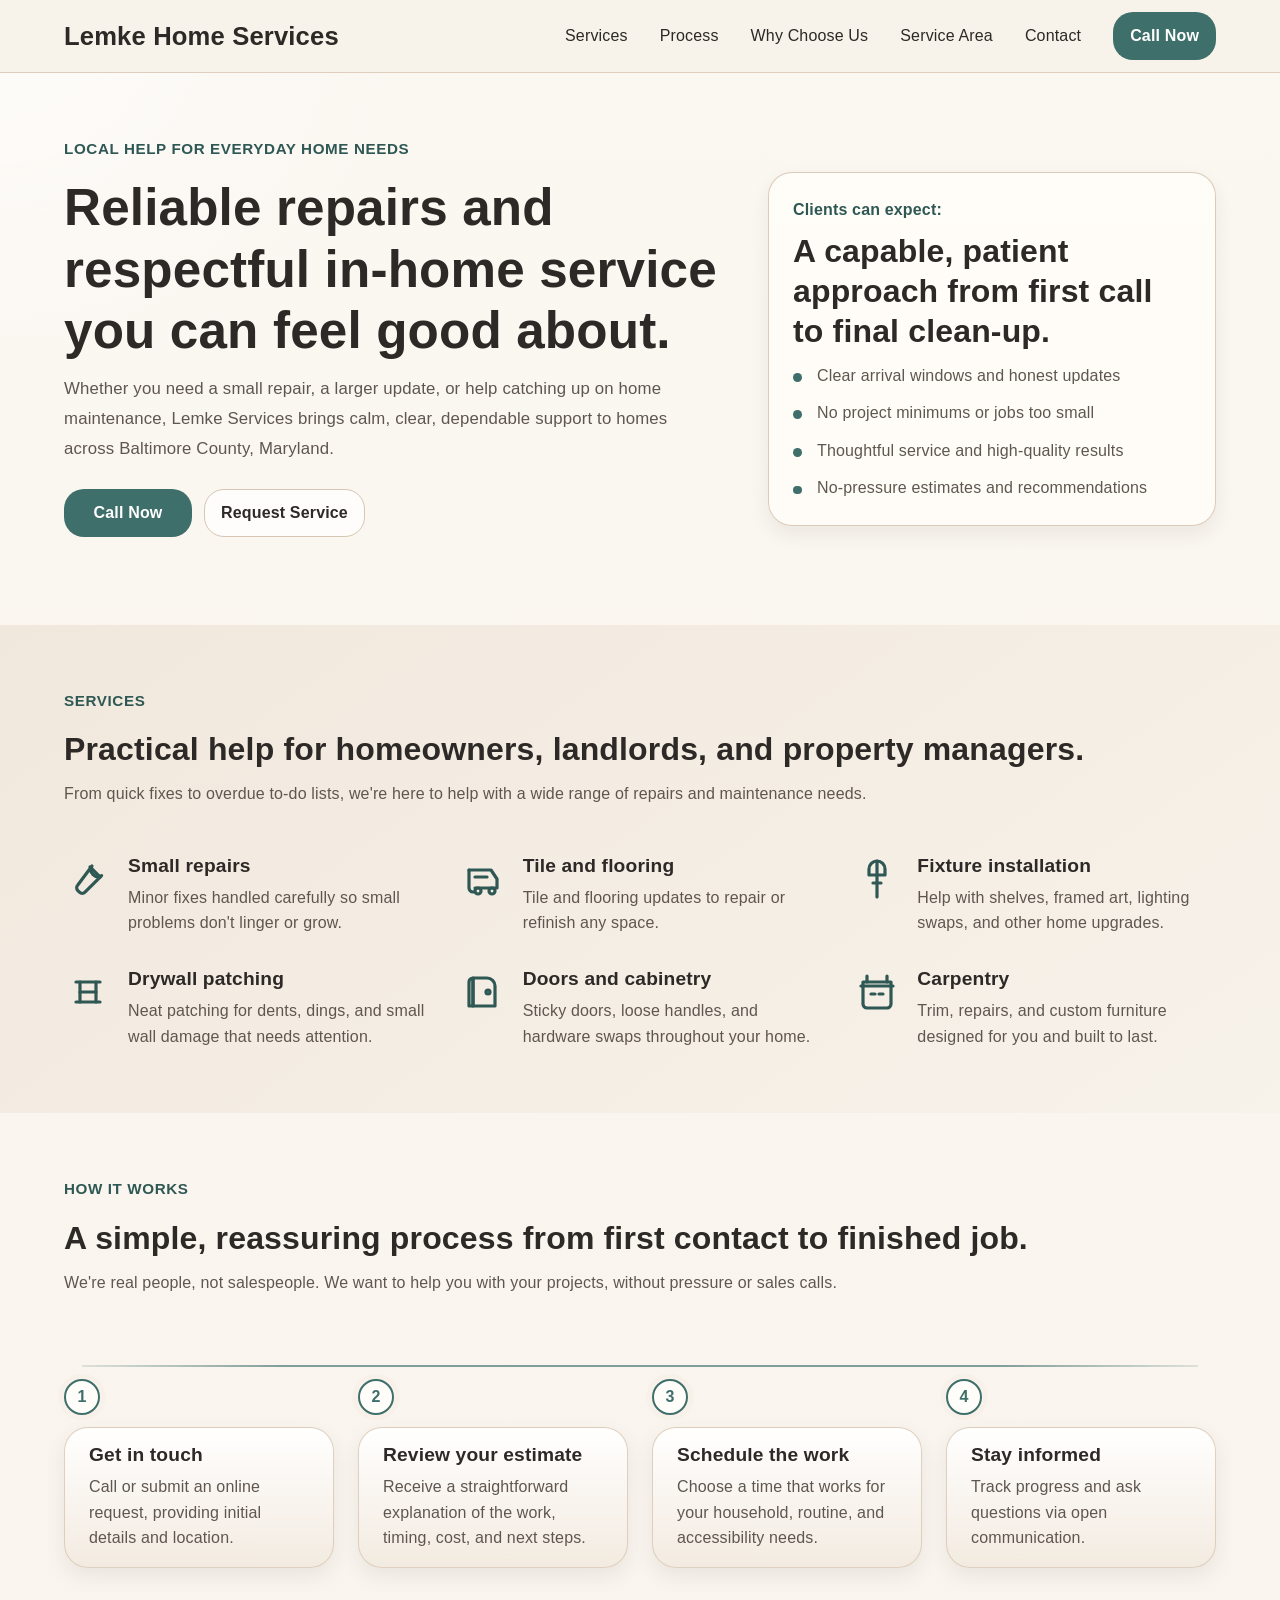
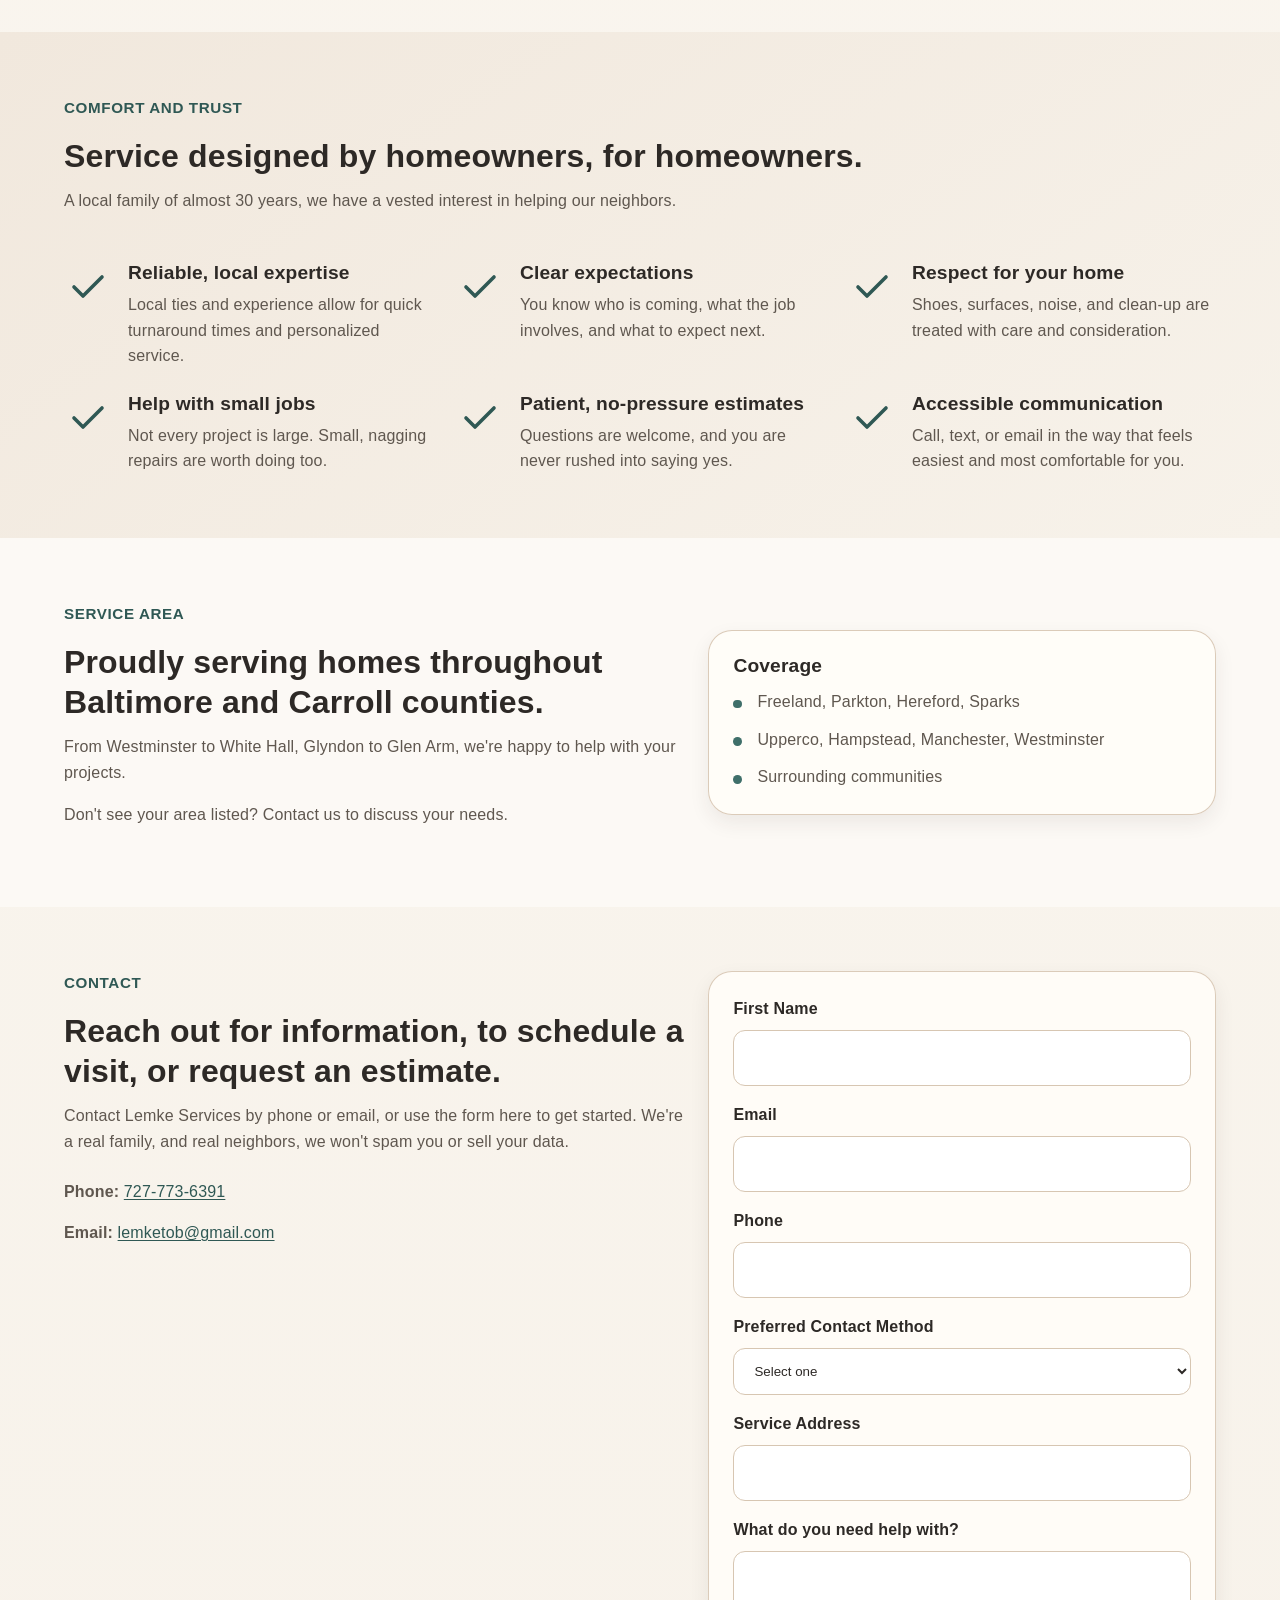
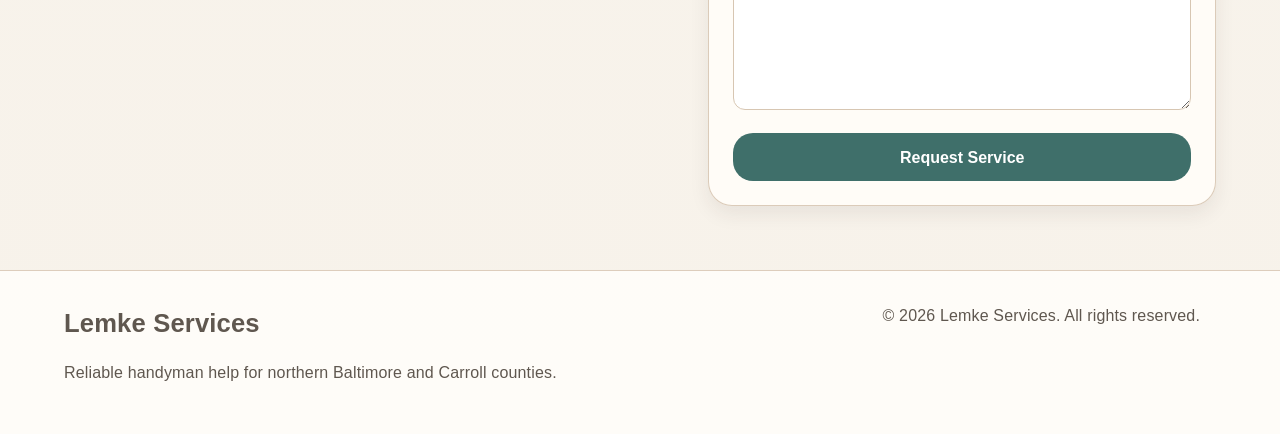
==== commit 36a88ea8: "Add contact preference and service address fields to the form; update styles for better layout" ====
--- a/index.html
+++ b/index.html
@@ -8,6 +8,7 @@
     content="Lemke Home Services provides respectful, reliable handyman help for homeowners in Baltimore County, Maryland."
   >
   <title>Lemke Home Services | Trusted local handyman in Baltimore County, Maryland</title>
+  <link rel="icon" type="image/svg+xml" href="assets/favicon.svg">
   <link rel="stylesheet" href="styles.css">
   <script src="script.js" defer></script>
 </head>
@@ -38,7 +39,7 @@
           <li><a href="#service-area">Service Area</a></li>
           <li><a href="#contact">Contact</a></li>
         </ul>
-        <a class="button button-primary header-cta" href="tel:[Phone Number]">Call Now</a>
+        <a class="button button-primary header-cta" href="tel:727-773-6391">Call Now</a>
       </nav>
     </div>
   </header>
@@ -52,7 +53,7 @@
           <p class="hero-text">
             Whether you need a small repair, a larger update, or help catching up on home maintenance, Lemke Services brings calm, clear, dependable support to homes across Baltimore County, Maryland.</p>
           <div class="hero-actions">
-            <a class="button button-primary" href="tel:[Phone Number]">Call Now</a>
+            <a class="button button-primary" href="tel:727-773-6391">Call Now</a>
             <a class="button button-secondary" href="#contact">Request Service</a>
           </div>
         </div>
@@ -400,6 +401,28 @@
           </div>
 
           <div class="form-field">
+            <label for="contact-preference">Preferred Contact Method</label>
+            <select id="contact-preference" name="contact_preference" required>
+              <option value="">Select one</option>
+              <option value="Call Me">Call Me</option>
+              <option value="Text Me">Text Me</option>
+              <option value="Email Me">Email Me</option>
+            </select>
+          </div>
+
+          <div class="form-field">
+            <label for="service-address">Service Address</label>
+            <input
+              id="service-address"
+              name="service_address"
+              type="text"
+              autocomplete="street-address"
+              minlength="8"
+              required
+            >
+          </div>
+
+          <div class="form-field">
             <label for="project-details">What do you need help with?</label>
             <textarea id="project-details" name="message" rows="5" required></textarea>
           </div>
--- a/styles.css
+++ b/styles.css
@@ -566,6 +566,7 @@
 }
 
 .form-field input,
+.form-field select,
 .form-field textarea {
   width: 100%;
   padding: 0.9rem 1rem;
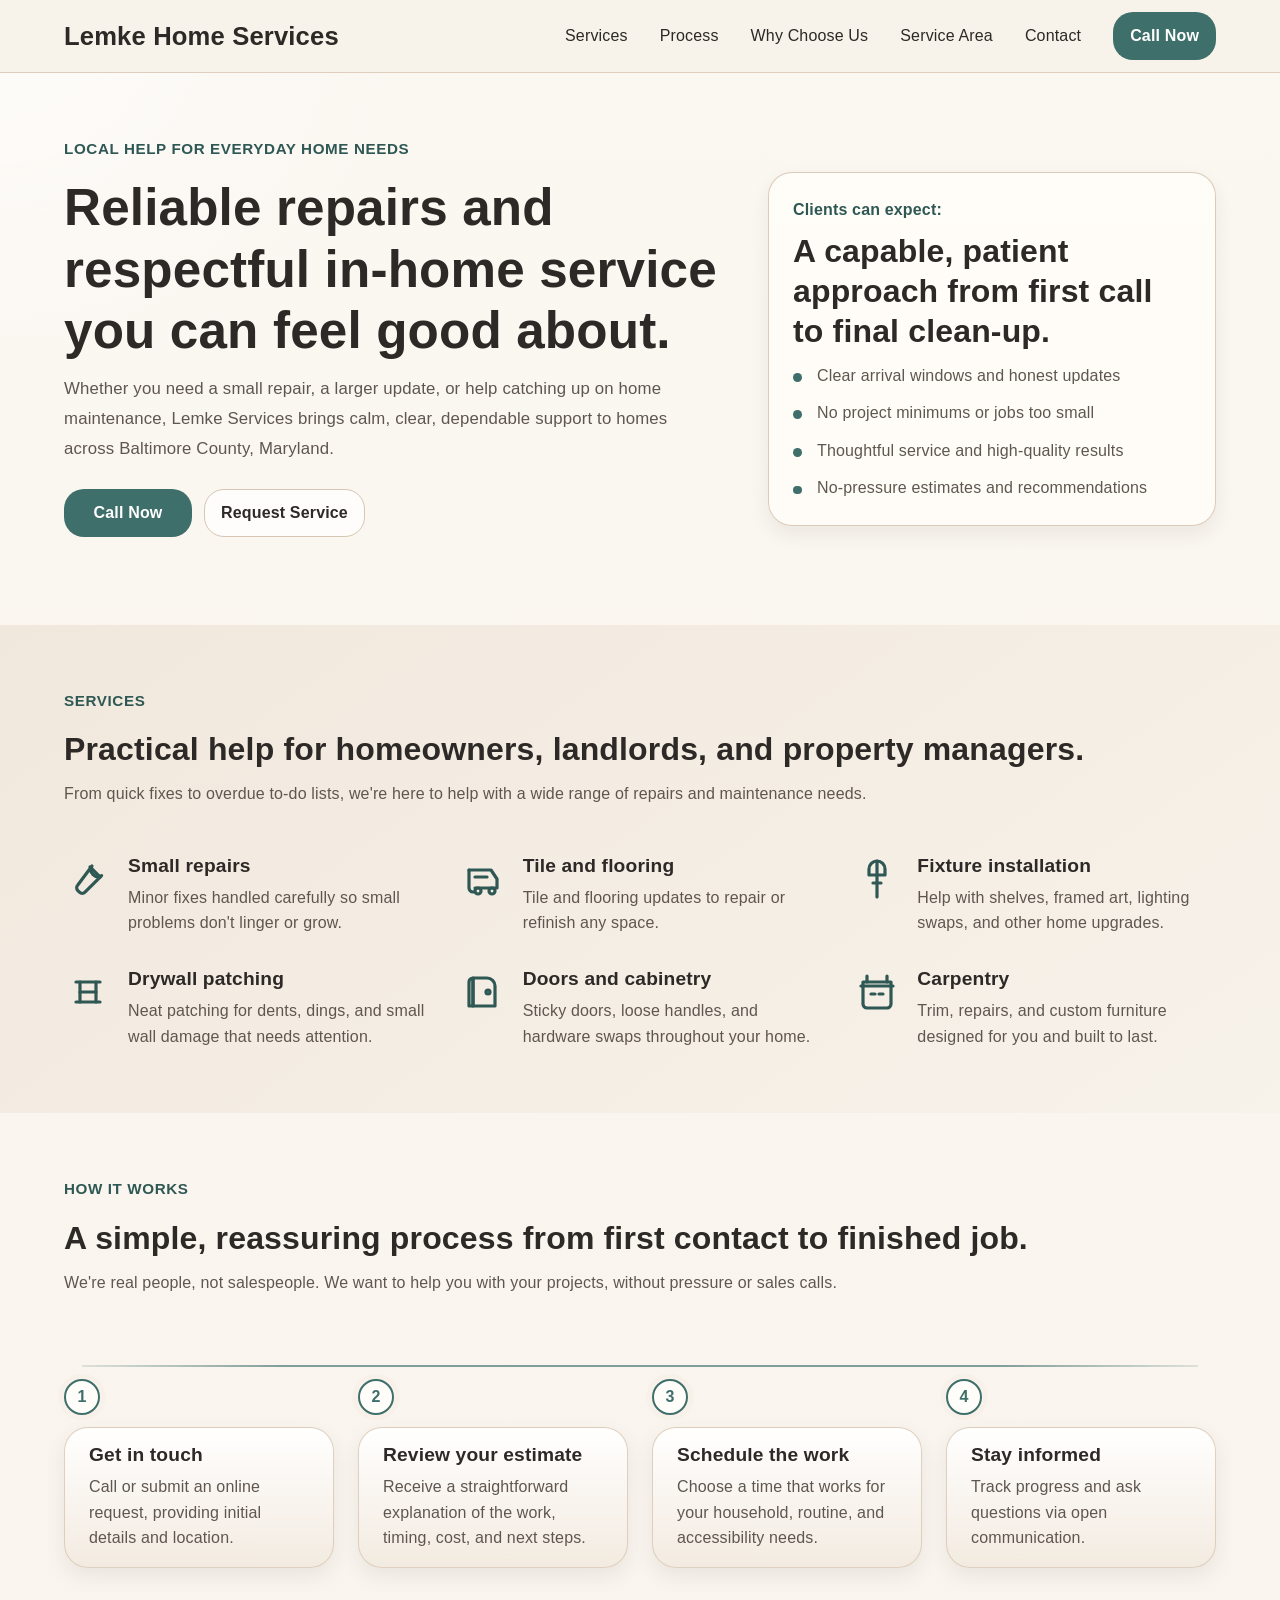
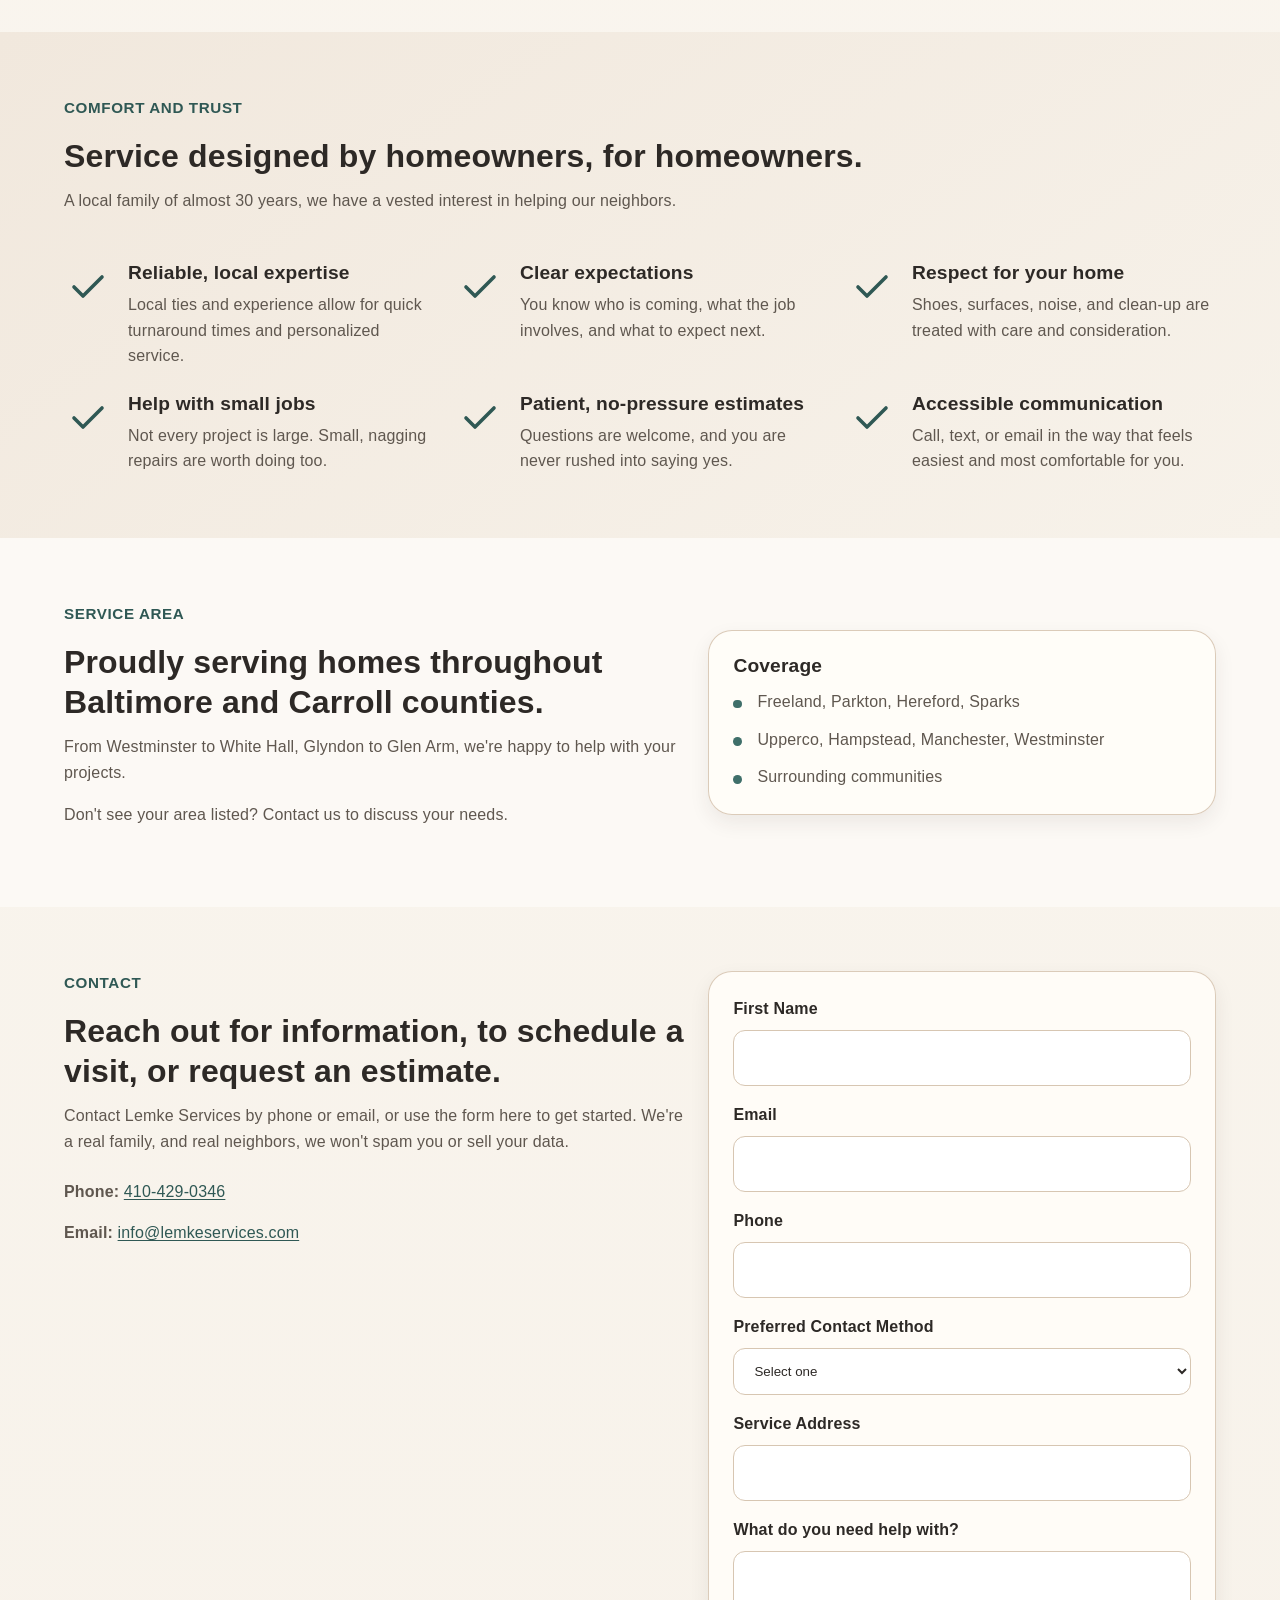
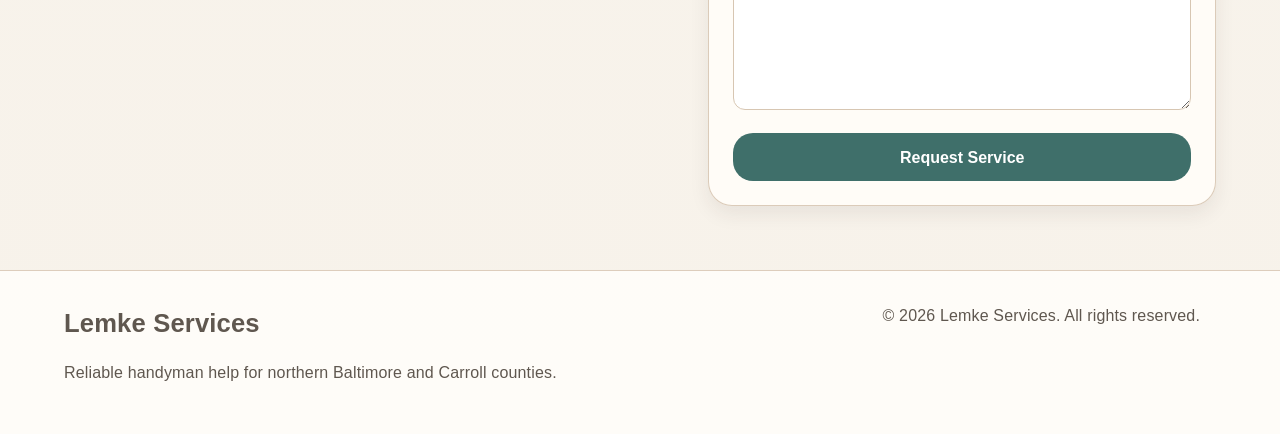
==== commit 9cfabee5: "contact information update" ====
--- a/index.html
+++ b/index.html
@@ -39,7 +39,7 @@
           <li><a href="#service-area">Service Area</a></li>
           <li><a href="#contact">Contact</a></li>
         </ul>
-        <a class="button button-primary header-cta" href="tel:727-773-6391">Call Now</a>
+        <a class="button button-primary header-cta" href="tel:410-429-0346">Call Now</a>
       </nav>
     </div>
   </header>
@@ -53,7 +53,7 @@
           <p class="hero-text">
             Whether you need a small repair, a larger update, or help catching up on home maintenance, Lemke Services brings calm, clear, dependable support to homes across Baltimore County, Maryland.</p>
           <div class="hero-actions">
-            <a class="button button-primary" href="tel:727-773-6391">Call Now</a>
+            <a class="button button-primary" href="tel:410-429-0346">Call Now</a>
             <a class="button button-secondary" href="#contact">Request Service</a>
           </div>
         </div>
@@ -374,8 +374,8 @@
           </div>
 
           <div class="contact-details">
-            <p><strong>Phone:</strong> <a href="tel:727-773-6391">727-773-6391</a></p>
-            <p><strong>Email:</strong> <a href="mailto:lemketob@gmail.com">lemketob@gmail.com</a></p>
+            <p><strong>Phone:</strong> <a href="tel:410-429-0346">410-429-0346</a></p>
+            <p><strong>Email:</strong> <a href="mailto:info@lemkeservices.com">info@lemkeservices.com</a></p>
           </div>
         </div>
 
